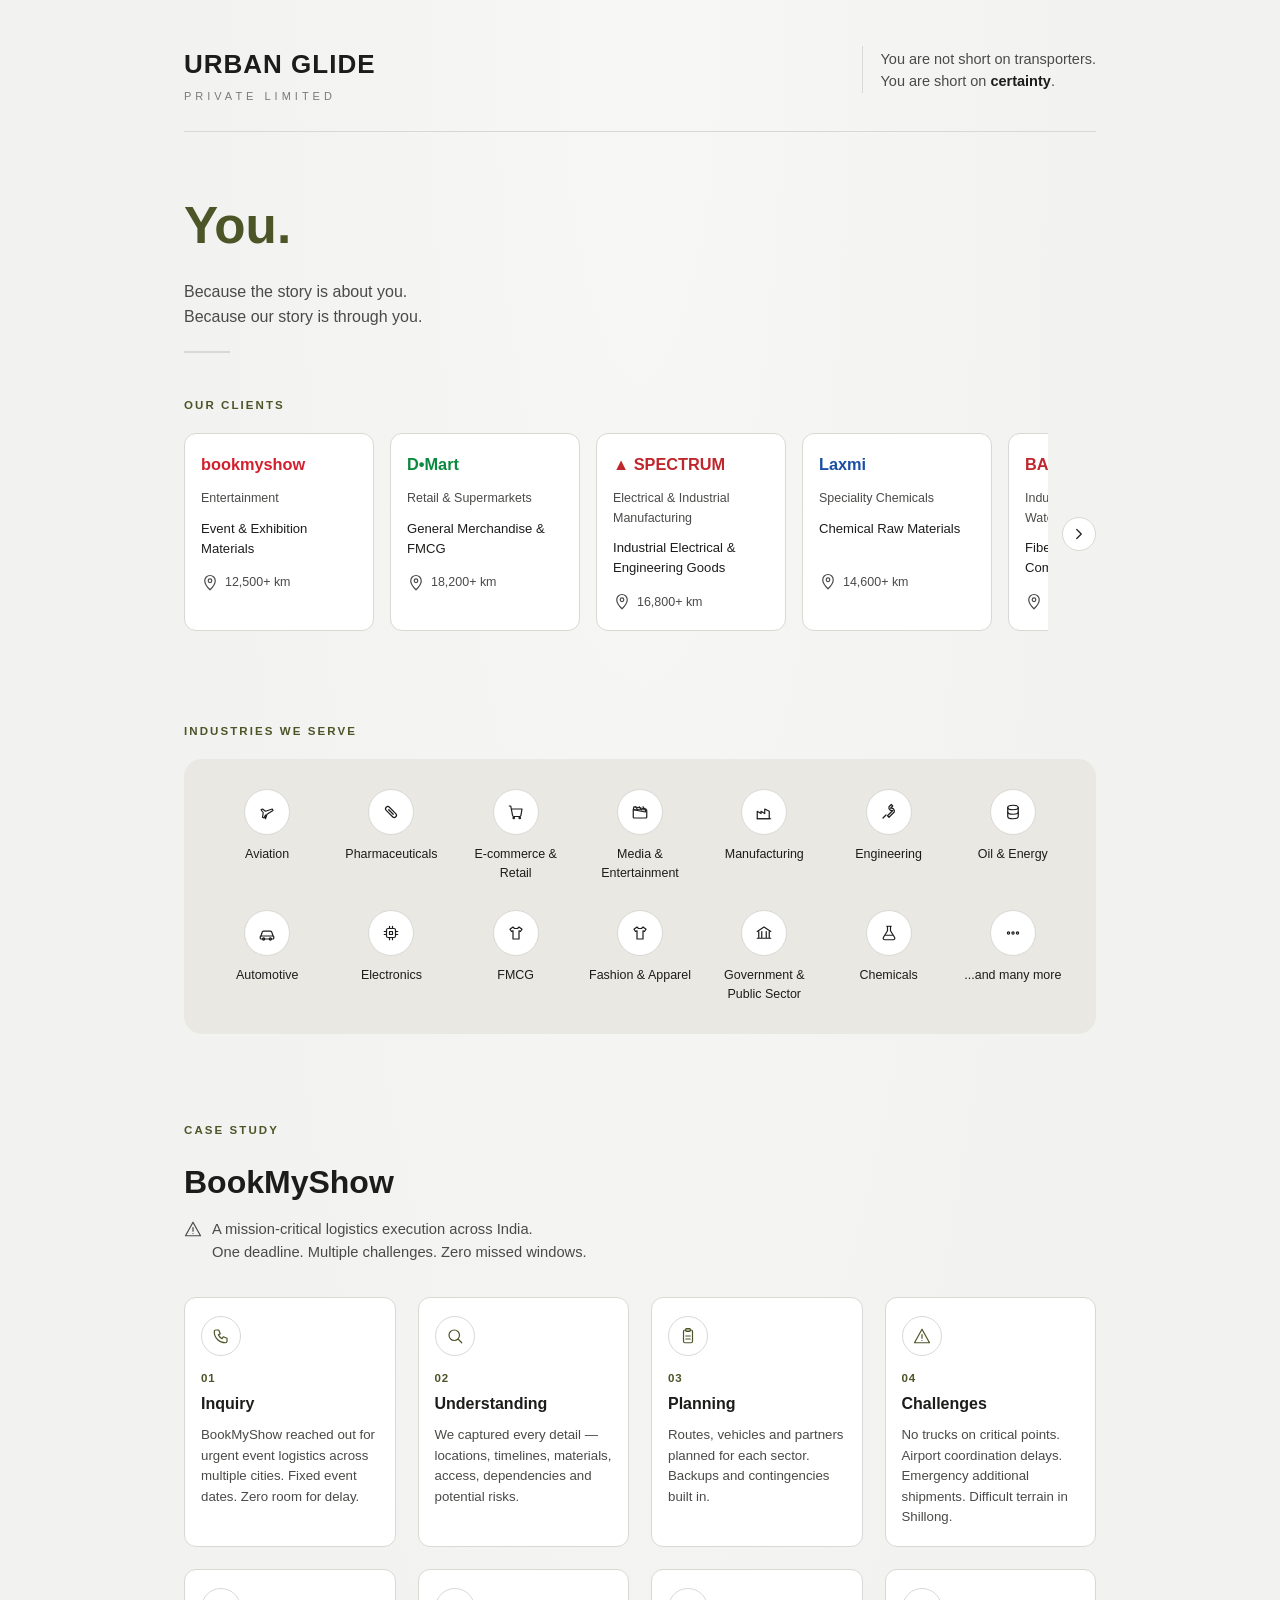
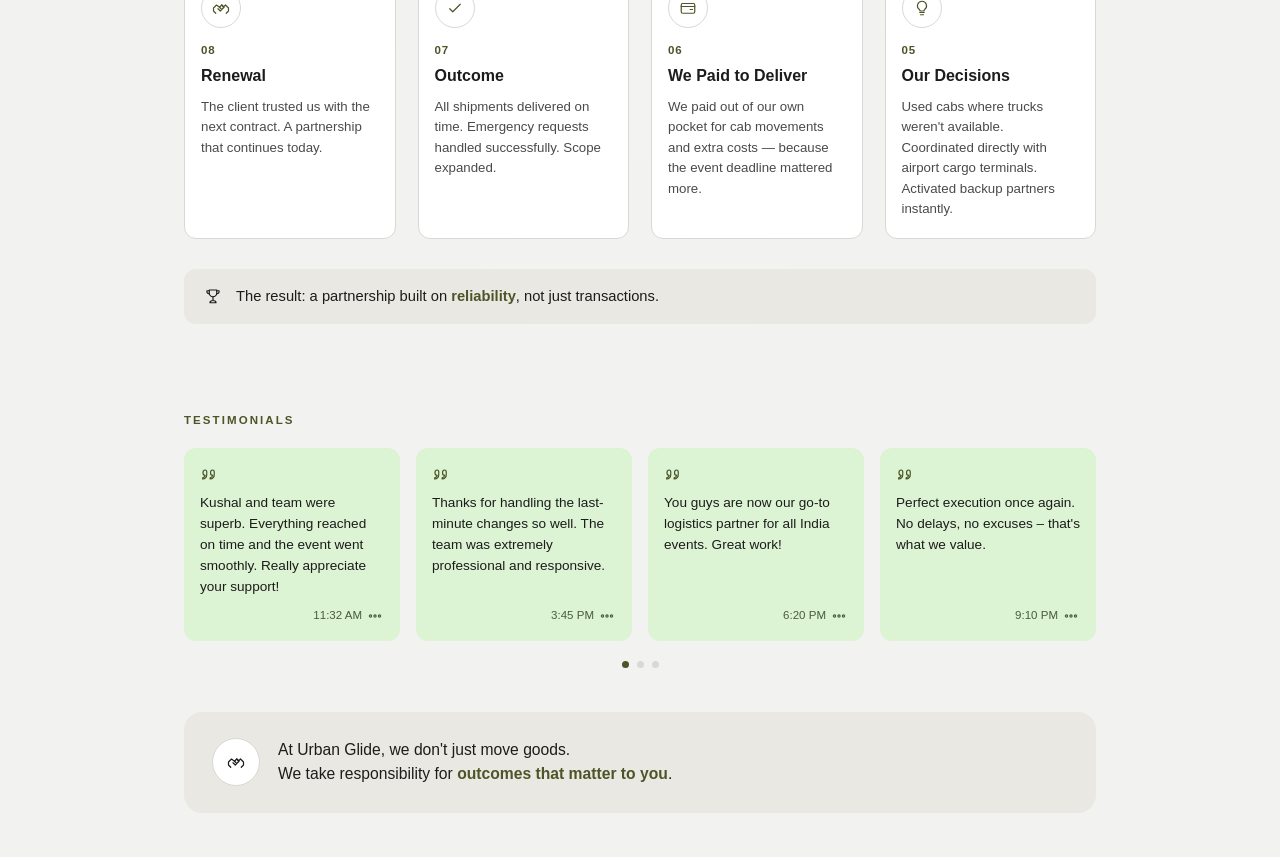
==== you.html @ 064952a7 "Add Urban Glide static site for GitHub Pages Homepage recreates the isometric map design as a hand-b" ====
<!DOCTYPE html>
<html lang="en">
<head>
<meta charset="UTF-8">
<title>You. — Urban Glide Private Limited</title>
<meta name="viewport" content="width=device-width, initial-scale=1">
<meta name="description" content="Because the story is about you. Our clients, the industries we serve, and the BookMyShow case study that shows how Urban Glide delivers certainty.">
<link rel="stylesheet" href="assets/css/style.css">
</head>
<body>

<svg xmlns="http://www.w3.org/2000/svg" style="display:none">
  <symbol id="icon-chevron-right" viewBox="0 0 24 24"><path d="M9 6l6 6-6 6"/></symbol>
  <symbol id="icon-pin" viewBox="0 0 24 24"><path d="M12 21s7-6.6 7-12a7 7 0 10-14 0c0 5.4 7 12 7 12z"/><circle cx="12" cy="9" r="2.4"/></symbol>
  <symbol id="icon-trophy" viewBox="0 0 24 24"><path d="M7 4h10v4a5 5 0 01-10 0V4z"/><path d="M7 5H4a3 3 0 003 4M17 5h3a3 3 0 01-3 4"/><path d="M12 13v4M9 21h6M8 21c0-2 1.5-3 4-3s4 1 4 3"/></symbol>
  <symbol id="icon-handshake" viewBox="0 0 24 24"><path d="M2 12l4-4 4 3 3-3 2 2M2 12v4l3 3M22 12l-4-4-3 3M22 12v4l-3 3"/><path d="M10 11l3 3-2 2-3-3M13 8l3 3-2 2"/></symbol>
  <symbol id="icon-phone" viewBox="0 0 24 24"><path d="M5 4h4l2 5-2.5 1.5a11 11 0 005 5L15 13l5 2v4a2 2 0 01-2 2C9.5 21 3 14.5 3 6a2 2 0 012-2z"/></symbol>
  <symbol id="icon-search" viewBox="0 0 24 24"><circle cx="11" cy="11" r="7"/><path d="M21 21l-4.3-4.3"/></symbol>
  <symbol id="icon-clipboard" viewBox="0 0 24 24"><rect x="6" y="4" width="12" height="17" rx="2"/><rect x="9" y="2" width="6" height="4" rx="1"/><path d="M9 12h6M9 16h6"/></symbol>
  <symbol id="icon-alert" viewBox="0 0 24 24"><path d="M12 3l10 18H2L12 3z"/><path d="M12 10v5M12 18h.01"/></symbol>
  <symbol id="icon-lightbulb" viewBox="0 0 24 24"><path d="M9 18h6M10 21h4"/><path d="M12 3a6 6 0 00-3.5 10.9c.6.5.9 1.2.9 2.1h5.2c0-.9.3-1.6.9-2.1A6 6 0 0012 3z"/></symbol>
  <symbol id="icon-wallet" viewBox="0 0 24 24"><rect x="3" y="6" width="18" height="13" rx="2"/><path d="M3 10h18M15 14h3"/></symbol>
  <symbol id="icon-check" viewBox="0 0 24 24"><path d="M5 13l4 4L19 7"/></symbol>
  <symbol id="icon-refresh" viewBox="0 0 24 24"><path d="M4 4v6h6M20 20v-6h-6"/><path d="M5 14a8 8 0 0013.9 3M19 10A8 8 0 005.1 7"/></symbol>
  <symbol id="icon-plane" viewBox="0 0 24 24"><path d="M10 21l2-6 8-5-1-2-9 3-4-3-2 1 3 4-1 6 2 1 2-4z"/></symbol>
  <symbol id="icon-pill" viewBox="0 0 24 24"><rect x="3" y="9" width="18" height="6" rx="3" transform="rotate(45 12 12)"/><path d="M9 9l6 6"/></symbol>
  <symbol id="icon-cart" viewBox="0 0 24 24"><circle cx="9" cy="20" r="1"/><circle cx="17" cy="20" r="1"/><path d="M3 4h2l2.4 12.5A2 2 0 009.4 18h7.2a2 2 0 002-1.6L20 8H6"/></symbol>
  <symbol id="icon-clapper" viewBox="0 0 24 24"><path d="M3 9l1-4 16 3-1 4z"/><rect x="3" y="9" width="18" height="11" rx="1"/><path d="M6 5l3 4M11 5l3 4M16 5l3 4"/></symbol>
  <symbol id="icon-factory" viewBox="0 0 24 24"><path d="M3 21V11l5 3v-3l5 3V8l6 3v10z"/><path d="M3 21h18"/></symbol>
  <symbol id="icon-wrench" viewBox="0 0 24 24"><path d="M14 7a4 4 0 015 5l-7 7-2-2 7-7a4 4 0 01-5-5l3-3 2 2-3 3z"/><path d="M4 20l4-4"/></symbol>
  <symbol id="icon-drum" viewBox="0 0 24 24"><ellipse cx="12" cy="6" rx="7" ry="3"/><path d="M5 6v12a7 3 0 0014 0V6"/><path d="M5 12a7 3 0 0014 0"/></symbol>
  <symbol id="icon-car" viewBox="0 0 24 24"><path d="M4 16l1.5-5A2 2 0 017.4 9.5h9.2A2 2 0 0118.5 11L20 16"/><rect x="3" y="16" width="18" height="4" rx="1"/><circle cx="7.5" cy="20" r="1.4"/><circle cx="16.5" cy="20" r="1.4"/></symbol>
  <symbol id="icon-cpu" viewBox="0 0 24 24"><rect x="6" y="6" width="12" height="12" rx="2"/><rect x="10" y="10" width="4" height="4"/><path d="M3 10h3M3 14h3M18 10h3M18 14h3M10 3v3M14 3v3M10 18v3M14 18v3"/></symbol>
  <symbol id="icon-shirt" viewBox="0 0 24 24"><path d="M8 4L4 7l2 3 2-1v11h8V9l2 1 2-3-4-3-2 2h-4L8 4z"/></symbol>
  <symbol id="icon-bank" viewBox="0 0 24 24"><path d="M3 10l9-6 9 6"/><path d="M5 10v9M9 10v9M15 10v9M19 10v9M3 19h18"/></symbol>
  <symbol id="icon-flask" viewBox="0 0 24 24"><path d="M9 3h6M10 3v6l-5.5 9a2 2 0 001.7 3h11.6a2 2 0 001.7-3L14 9V3"/><path d="M7.5 15h9"/></symbol>
  <symbol id="icon-dots" viewBox="0 0 24 24"><circle cx="6" cy="12" r="1.5"/><circle cx="12" cy="12" r="1.5"/><circle cx="18" cy="12" r="1.5"/></symbol>
  <symbol id="icon-quote" viewBox="0 0 24 24"><path d="M7 8c-2 0-3 1.5-3 3.5S5 15 7 15c-.3 2-1.5 3-3.5 3.5V20c3.5-.3 5.5-2.5 5.5-6V11c0-2-1-3-2-3zM17 8c-2 0-3 1.5-3 3.5S15 15 17 15c-.3 2-1.5 3-3.5 3.5V20c3.5-.3 5.5-2.5 5.5-6V11c0-2-1-3-2-3z"/></symbol>
</svg>

<div class="page">

  <header class="top">
    <div class="brand">
      <a href="index.html" style="display:block">
        <p class="name">URBAN GLIDE</p>
        <p class="sub">PRIVATE LIMITED</p>
      </a>
    </div>
    <div class="tagline-wrap">
      <div class="rule"></div>
      <div class="tagline">
        You are not short on transporters.<br>
        You are short on <b>certainty</b>.
      </div>
    </div>
  </header>
  <hr class="divider">

  <main>
    <div class="you-hero">
      <h1>You.</h1>
      <p class="lede">Because the story is about you.<br>Because our story is through you.</p>
      <div class="rule"></div>
    </div>

    <!-- Clients -->
    <section class="block">
      <div class="eyebrow">Our Clients</div>
      <div class="clients-row">
        <div class="clients-track" id="clients-track">

          <article class="client-card">
            <div class="brand" style="color:#d3202f">bookmyshow</div>
            <div class="sector">Entertainment</div>
            <div class="cargo">Event &amp; Exhibition Materials</div>
            <div class="distance"><svg class="icon" width="14" height="14"><use href="#icon-pin"></use></svg>12,500+ km</div>
          </article>

          <article class="client-card">
            <div class="brand" style="color:#0a8a3e">D•Mart</div>
            <div class="sector">Retail &amp; Supermarkets</div>
            <div class="cargo">General Merchandise &amp; FMCG</div>
            <div class="distance"><svg class="icon" width="14" height="14"><use href="#icon-pin"></use></svg>18,200+ km</div>
          </article>

          <article class="client-card">
            <div class="brand" style="color:#c0272d">▲ SPECTRUM</div>
            <div class="sector">Electrical &amp; Industrial Manufacturing</div>
            <div class="cargo">Industrial Electrical &amp; Engineering Goods</div>
            <div class="distance"><svg class="icon" width="14" height="14"><use href="#icon-pin"></use></svg>16,800+ km</div>
          </article>

          <article class="client-card">
            <div class="brand" style="color:#1a4fa3">Laxmi</div>
            <div class="sector">Speciality Chemicals</div>
            <div class="cargo">Chemical Raw Materials</div>
            <div class="distance"><svg class="icon" width="14" height="14"><use href="#icon-pin"></use></svg>14,600+ km</div>
          </article>

          <article class="client-card">
            <div class="brand" style="color:#c0272d">BALAJI</div>
            <div class="sector">Industrial Equipment &amp; Water Treatment</div>
            <div class="cargo">Fiberglass Products &amp; Components</div>
            <div class="distance"><svg class="icon" width="14" height="14"><use href="#icon-pin"></use></svg>15,300+ km</div>
          </article>

          <article class="client-card">
            <div class="brand" style="color:#0a8a3e">NTS</div>
            <div class="sector">National Technology Services</div>
            <div class="cargo">Technical Services &amp; Solutions</div>
            <div class="distance"><svg class="icon" width="14" height="14"><use href="#icon-pin"></use></svg>11,700+ km</div>
          </article>

          <article class="client-card">
            <div class="brand" style="color:#1a4fa3">ULTRON</div>
            <div class="sector">Chemical Storage &amp; Process Equipment</div>
            <div class="cargo">Tanks, Vessels &amp; Process Equipment</div>
            <div class="distance"><svg class="icon" width="14" height="14"><use href="#icon-pin"></use></svg>17,900+ km</div>
          </article>

        </div>
        <button class="carousel-btn" id="clients-next" aria-label="Next clients">
          <svg class="icon" width="16" height="16"><use href="#icon-chevron-right"></use></svg>
        </button>
      </div>
    </section>

    <!-- Industries -->
    <section class="block">
      <div class="eyebrow">Industries We Serve</div>
      <div class="industries-panel">
        <div class="industries-grid">
          <div class="industry"><span class="icon-circle"><svg class="icon" width="20" height="20"><use href="#icon-plane"></use></svg></span>Aviation</div>
          <div class="industry"><span class="icon-circle"><svg class="icon" width="20" height="20"><use href="#icon-pill"></use></svg></span>Pharmaceuticals</div>
          <div class="industry"><span class="icon-circle"><svg class="icon" width="20" height="20"><use href="#icon-cart"></use></svg></span>E-commerce &amp; Retail</div>
          <div class="industry"><span class="icon-circle"><svg class="icon" width="20" height="20"><use href="#icon-clapper"></use></svg></span>Media &amp; Entertainment</div>
          <div class="industry"><span class="icon-circle"><svg class="icon" width="20" height="20"><use href="#icon-factory"></use></svg></span>Manufacturing</div>
          <div class="industry"><span class="icon-circle"><svg class="icon" width="20" height="20"><use href="#icon-wrench"></use></svg></span>Engineering</div>
          <div class="industry"><span class="icon-circle"><svg class="icon" width="20" height="20"><use href="#icon-drum"></use></svg></span>Oil &amp; Energy</div>
          <div class="industry"><span class="icon-circle"><svg class="icon" width="20" height="20"><use href="#icon-car"></use></svg></span>Automotive</div>
          <div class="industry"><span class="icon-circle"><svg class="icon" width="20" height="20"><use href="#icon-cpu"></use></svg></span>Electronics</div>
          <div class="industry"><span class="icon-circle"><svg class="icon" width="20" height="20"><use href="#icon-shirt"></use></svg></span>FMCG</div>
          <div class="industry"><span class="icon-circle"><svg class="icon" width="20" height="20"><use href="#icon-shirt"></use></svg></span>Fashion &amp; Apparel</div>
          <div class="industry"><span class="icon-circle"><svg class="icon" width="20" height="20"><use href="#icon-bank"></use></svg></span>Government &amp; Public Sector</div>
          <div class="industry"><span class="icon-circle"><svg class="icon" width="20" height="20"><use href="#icon-flask"></use></svg></span>Chemicals</div>
          <div class="industry"><span class="icon-circle"><svg class="icon" width="20" height="20"><use href="#icon-dots"></use></svg></span>...and many more</div>
        </div>
      </div>
    </section>

    <!-- Case study -->
    <section class="block">
      <div class="eyebrow">Case Study</div>
      <div class="case-study-head">
        <h3>BookMyShow</h3>
      </div>
      <div class="case-note">
        <svg class="icon" width="16" height="16" style="flex:none;margin-top:2px"><use href="#icon-alert"></use></svg>
        <p>A mission-critical logistics execution across India.<br>One deadline. Multiple challenges. Zero missed windows.</p>
      </div>

      <div class="timeline-row">
        <div class="timeline-step">
          <span class="step-icon"><svg class="icon" width="18" height="18"><use href="#icon-phone"></use></svg></span>
          <div class="step-num">01</div>
          <h4>Inquiry</h4>
          <p>BookMyShow reached out for urgent event logistics across multiple cities. Fixed event dates. Zero room for delay.</p>
        </div>
        <div class="timeline-step">
          <span class="step-icon"><svg class="icon" width="18" height="18"><use href="#icon-search"></use></svg></span>
          <div class="step-num">02</div>
          <h4>Understanding</h4>
          <p>We captured every detail — locations, timelines, materials, access, dependencies and potential risks.</p>
        </div>
        <div class="timeline-step">
          <span class="step-icon"><svg class="icon" width="18" height="18"><use href="#icon-clipboard"></use></svg></span>
          <div class="step-num">03</div>
          <h4>Planning</h4>
          <p>Routes, vehicles and partners planned for each sector. Backups and contingencies built in.</p>
        </div>
        <div class="timeline-step">
          <span class="step-icon"><svg class="icon" width="18" height="18"><use href="#icon-alert"></use></svg></span>
          <div class="step-num">04</div>
          <h4>Challenges</h4>
          <p>No trucks on critical points. Airport coordination delays. Emergency additional shipments. Difficult terrain in Shillong.</p>
        </div>
      </div>

      <div class="timeline-row">
        <div class="timeline-step">
          <span class="step-icon"><svg class="icon" width="18" height="18"><use href="#icon-handshake"></use></svg></span>
          <div class="step-num">08</div>
          <h4>Renewal</h4>
          <p>The client trusted us with the next contract. A partnership that continues today.</p>
        </div>
        <div class="timeline-step">
          <span class="step-icon"><svg class="icon" width="18" height="18"><use href="#icon-check"></use></svg></span>
          <div class="step-num">07</div>
          <h4>Outcome</h4>
          <p>All shipments delivered on time. Emergency requests handled successfully. Scope expanded.</p>
        </div>
        <div class="timeline-step">
          <span class="step-icon"><svg class="icon" width="18" height="18"><use href="#icon-wallet"></use></svg></span>
          <div class="step-num">06</div>
          <h4>We Paid to Deliver</h4>
          <p>We paid out of our own pocket for cab movements and extra costs — because the event deadline mattered more.</p>
        </div>
        <div class="timeline-step">
          <span class="step-icon"><svg class="icon" width="18" height="18"><use href="#icon-lightbulb"></use></svg></span>
          <div class="step-num">05</div>
          <h4>Our Decisions</h4>
          <p>Used cabs where trucks weren't available. Coordinated directly with airport cargo terminals. Activated backup partners instantly.</p>
        </div>
      </div>

      <div class="trophy-note">
        <svg class="icon" width="20" height="20" style="flex:none"><use href="#icon-trophy"></use></svg>
        <p>The result: a partnership built on <strong>reliability</strong>, not just transactions.</p>
      </div>
    </section>

    <!-- Testimonials -->
    <section class="block">
      <div class="eyebrow">Testimonials</div>
      <div class="testimonials-grid">
        <div class="testimonial">
          <svg class="icon quote-icon" width="18" height="18"><use href="#icon-quote"></use></svg>
          <p class="msg">Kushal and team were superb. Everything reached on time and the event went smoothly. Really appreciate your support!</p>
          <div class="meta">11:32 AM <svg class="icon" width="13" height="13"><use href="#icon-dots"></use></svg></div>
        </div>
        <div class="testimonial">
          <svg class="icon quote-icon" width="18" height="18"><use href="#icon-quote"></use></svg>
          <p class="msg">Thanks for handling the last-minute changes so well. The team was extremely professional and responsive.</p>
          <div class="meta">3:45 PM <svg class="icon" width="13" height="13"><use href="#icon-dots"></use></svg></div>
        </div>
        <div class="testimonial">
          <svg class="icon quote-icon" width="18" height="18"><use href="#icon-quote"></use></svg>
          <p class="msg">You guys are now our go-to logistics partner for all India events. Great work!</p>
          <div class="meta">6:20 PM <svg class="icon" width="13" height="13"><use href="#icon-dots"></use></svg></div>
        </div>
        <div class="testimonial">
          <svg class="icon quote-icon" width="18" height="18"><use href="#icon-quote"></use></svg>
          <p class="msg">Perfect execution once again. No delays, no excuses – that's what we value.</p>
          <div class="meta">9:10 PM <svg class="icon" width="13" height="13"><use href="#icon-dots"></use></svg></div>
        </div>
      </div>
      <div class="dots"><span class="active"></span><span></span><span></span></div>
    </section>

    <footer class="footer-band">
      <span class="icon-circle"><svg class="icon" width="22" height="22"><use href="#icon-handshake"></use></svg></span>
      <p>At Urban Glide, we don't just move goods.<br>We take responsibility for <strong>outcomes that matter to you</strong>.</p>
    </footer>
  </main>

</div>

<script>
  var track = document.getElementById('clients-track');
  var next = document.getElementById('clients-next');
  if (track && next) {
    next.addEventListener('click', function () {
      var card = track.querySelector('.client-card');
      var step = card ? card.offsetWidth + 16 : 200;
      if (track.scrollLeft + track.clientWidth >= track.scrollWidth - 4) {
        track.scrollTo({ left: 0, behavior: 'smooth' });
      } else {
        track.scrollBy({ left: step, behavior: 'smooth' });
      }
    });
  }
</script>
</body>
</html>
---- assets/css/style.css ----
/* Urban Glide — shared styles */

:root {
  --bg: #f2f2f0;
  --ink: #1c1c1b;
  --ink-soft: #4a4a48;
  --gray: #7a7a77;
  --gray-light: #a9a9a6;
  --line: #d8d8d5;
  --pill-bg: rgba(255,255,255,0.92);
  --road: #58585a;
  --road-dark: #454547;
  --face-top: #f6f6f4;
  --face-left: #d9d9d6;
  --face-right: #c2c2be;

  --bg-alt: #eae8e2;
  --accent: #6e7a3a;
  --accent-dark: #4c5528;
  --card-bg: #ffffff;
  --bubble: #dcf3d4;

  --modal-bg: #19191a;
  --modal-line: #313133;
  --modal-soft: #b7b6b9;

  --radius-lg: 18px;
  --radius-md: 12px;
  --radius-sm: 8px;
  --max-w: 1024px;
}

* { box-sizing: border-box; }

html { scroll-behavior: smooth; }

body {
  margin: 0;
  background: var(--bg);
  color: var(--ink);
  font-family: 'Helvetica Neue', Arial, -apple-system, BlinkMacSystemFont, 'Segoe UI', sans-serif;
  font-size: 16px;
  line-height: 1.55;
  -webkit-font-smoothing: antialiased;
}

h1, h2, h3 { margin: 0; color: var(--ink); }

p { margin: 0; }

a { color: inherit; text-decoration: none; }

img { max-width: 100%; display: block; }

button {
  font-family: inherit;
  cursor: pointer;
  border: none;
  background: none;
  color: inherit;
}

.sr-only {
  position: absolute;
  width: 1px; height: 1px;
  padding: 0; margin: -1px;
  overflow: hidden;
  clip: rect(0,0,0,0);
  white-space: nowrap;
  border: 0;
}

/* ---------- Shared page container ---------- */

.page {
  max-width: var(--max-w);
  margin: 0 auto;
  padding: 0 56px;
  position: relative;
  background: radial-gradient(ellipse at 50% 0%, #f7f7f5 0%, var(--bg) 60%);
}

/* ---------- Header ---------- */

header.top {
  display: flex;
  align-items: flex-start;
  justify-content: space-between;
  gap: 24px;
  flex-wrap: wrap;
  padding: 44px 0 26px;
}

.brand .name {
  font-size: 26px;
  font-weight: 700;
  letter-spacing: 1px;
  margin: 0;
  color: var(--ink);
}

.brand .sub {
  font-size: 11px;
  font-weight: 500;
  letter-spacing: 4px;
  color: var(--gray);
  margin-top: 4px;
}

.tagline-wrap {
  display: flex;
  align-items: stretch;
  gap: 18px;
  max-width: 360px;
  padding-top: 2px;
}

.tagline-wrap .rule {
  width: 1px;
  background: var(--line);
  align-self: stretch;
}

.tagline {
  font-size: 14.5px;
  line-height: 1.55;
  color: var(--ink-soft);
  padding-top: 2px;
}

.tagline b { color: var(--ink); font-weight: 700; }

hr.divider {
  border: none;
  border-top: 1px solid var(--line);
  margin: 0 0 46px 0;
}

/* ---------- Homepage hero ---------- */

.hero { padding-bottom: 8px; }

.hero h1 {
  font-size: 44px;
  font-weight: 500;
  line-height: 1.18;
  letter-spacing: -0.3px;
  margin: 0 0 18px 0;
  color: var(--ink);
}

.hero h1 b { font-weight: 700; }

.hero p {
  font-size: 14.5px;
  line-height: 1.65;
  color: var(--gray);
  max-width: 430px;
  margin: 0;
}

.scroll-indicator {
  text-align: center;
  margin: 26px 0 0 0;
  color: var(--gray-light);
}

.scroll-indicator .label {
  font-size: 10.5px;
  letter-spacing: 3.5px;
  font-weight: 600;
}

.scroll-indicator .arrow {
  margin-top: 6px;
  font-size: 15px;
  animation: floaty 2.2s ease-in-out infinite;
}

@keyframes floaty {
  0%, 100% { transform: translateY(0); opacity: .7; }
  50% { transform: translateY(5px); opacity: 1; }
}

/* ---------- Illustration ---------- */

.illustration-wrap {
  position: relative;
  width: 100%;
  aspect-ratio: 1024 / 1190;
  margin-top: 6px;
  perspective: 1000px;
}

.scene-layer {
  position: absolute;
  inset: 0;
  transition: transform 0.7s cubic-bezier(.22,.61,.36,1);
  will-change: transform;
}

.scene-layer.far { z-index: 1; }
.scene-layer.near { z-index: 2; }

svg#scene {
  width: 100%;
  height: 100%;
  display: block;
  overflow: visible;
}

.pills-layer {
  position: absolute;
  inset: 0;
  z-index: 5;
  transition: transform 0.7s cubic-bezier(.22,.61,.36,1);
  will-change: transform;
}

.pill {
  position: absolute;
  transform: translate(-50%,-50%);
  background: var(--pill-bg);
  backdrop-filter: blur(6px);
  padding: 13px 26px;
  border-radius: 999px;
  font-size: 14.5px;
  font-weight: 600;
  color: var(--ink);
  white-space: nowrap;
  box-shadow:
    0 0 0 1px rgba(255,255,255,0.6) inset,
    0 14px 30px rgba(30,30,28,0.10),
    0 2px 8px rgba(30,30,28,0.06),
    0 0 26px rgba(255,255,255,0.55);
  cursor: default;
  transition: transform 220ms ease-out, box-shadow 220ms ease-out;
  pointer-events: auto;
}

.pill:hover {
  transform: translate(-50%,-50%) translateY(-3px) scale(1.03);
  box-shadow:
    0 0 0 1px rgba(255,255,255,0.75) inset,
    0 20px 40px rgba(30,30,28,0.14),
    0 4px 12px rgba(30,30,28,0.08),
    0 0 40px rgba(255,255,255,0.8);
}

.pill.hub {
  font-size: 16px;
  font-weight: 700;
  padding: 17px 30px;
}

.pill.is-interactive { cursor: pointer; }
.pill.is-interactive:focus-visible { outline: 2px solid var(--ink); outline-offset: 3px; }

.connector {
  position: absolute;
  width: 1px;
  background: linear-gradient(to bottom, rgba(120,120,118,0.55), rgba(120,120,118,0));
  z-index: 4;
  pointer-events: none;
}

.connector .dot {
  position: absolute;
  left: 50%;
  bottom: -3px;
  transform: translateX(-50%);
  width: 6px; height: 6px;
  border-radius: 50%;
  background: #3a3a38;
  box-shadow: 0 0 8px rgba(0,0,0,0.25);
}

footer.pad { height: 60px; }

/* ---------- Modal ---------- */

.modal-overlay {
  position: fixed;
  inset: 0;
  background: rgba(15, 15, 16, 0.45);
  display: flex;
  align-items: center;
  justify-content: center;
  padding: 24px;
  z-index: 50;
  opacity: 0;
  pointer-events: none;
  transition: opacity 0.2s ease;
}

.modal-overlay.is-open {
  opacity: 1;
  pointer-events: auto;
}

.modal-card {
  position: relative;
  width: 100%;
  max-width: 560px;
  background: var(--modal-bg);
  color: #f2f1ee;
  border-radius: var(--radius-lg);
  padding: 40px 40px 32px;
  transform: translateY(12px) scale(0.98);
  transition: transform 0.2s ease;
  box-shadow: 0 30px 80px rgba(0,0,0,0.45);
}

.modal-overlay.is-open .modal-card {
  transform: translateY(0) scale(1);
}

.modal-close {
  position: absolute;
  top: 22px;
  right: 22px;
  width: 34px;
  height: 34px;
  display: flex;
  align-items: center;
  justify-content: center;
  border-radius: 50%;
  color: #f2f1ee;
}

.modal-close:hover { background: rgba(255,255,255,0.08); }

.modal-card h2 {
  font-size: 1.5rem;
  font-weight: 600;
  margin-bottom: 10px;
}

.modal-rule {
  width: 40px;
  height: 2px;
  background: var(--gray-light);
  margin-bottom: 22px;
}

.modal-card p {
  color: var(--modal-soft);
  font-size: 0.95rem;
  margin-bottom: 16px;
}

.modal-actions {
  margin-top: 20px;
  display: flex;
  flex-direction: column;
  gap: 12px;
}

.modal-btn {
  display: flex;
  align-items: center;
  gap: 16px;
  width: 100%;
  padding: 16px 20px;
  border: 1px solid var(--modal-line);
  border-radius: var(--radius-md);
  text-align: left;
  transition: border-color 0.15s ease, background 0.15s ease;
}

.modal-btn:hover,
.modal-btn:focus-visible {
  border-color: var(--gray-light);
  background: rgba(255,255,255,0.06);
}

.modal-btn .icon-badge {
  flex: none;
  width: 34px;
  height: 34px;
  display: flex;
  align-items: center;
  justify-content: center;
  border-radius: 50%;
  border: 1px solid var(--modal-line);
}

.modal-btn span.label {
  flex: 1;
  font-weight: 600;
  font-size: 1rem;
}

.modal-btn svg.chevron { flex: none; opacity: 0.6; }

.modal-hint {
  margin-top: 22px;
  display: flex;
  align-items: center;
  justify-content: center;
  gap: 8px;
  font-size: 0.78rem;
  color: #83828a;
}

.icon { width: 18px; height: 18px; stroke: currentColor; fill: none; stroke-width: 1.6; stroke-linecap: round; stroke-linejoin: round; }

/* ---------- you.html page ---------- */

.you-hero { padding: 8px 0 0; }

.you-hero h1 {
  font-size: 3.2rem;
  font-weight: 700;
  color: var(--accent-dark);
}

.you-hero .lede {
  margin-top: 14px;
  font-size: 1rem;
  color: var(--ink-soft);
}

.you-hero .rule {
  width: 46px;
  height: 2px;
  background: var(--line);
  margin: 22px 0 0;
}

section.block { padding: 44px 0; }

.eyebrow {
  font-size: 0.72rem;
  font-weight: 700;
  letter-spacing: 0.18em;
  color: var(--accent-dark);
  text-transform: uppercase;
  margin-bottom: 18px;
}

/* Clients carousel */

.clients-row { display: flex; align-items: center; gap: 14px; }

.clients-track {
  display: flex;
  gap: 16px;
  overflow-x: auto;
  padding-bottom: 4px;
  scroll-snap-type: x proximity;
}

.clients-track::-webkit-scrollbar { height: 6px; }
.clients-track::-webkit-scrollbar-thumb { background: var(--line); border-radius: 4px; }

.client-card {
  flex: 0 0 190px;
  scroll-snap-align: start;
  background: var(--card-bg);
  border: 1px solid var(--line);
  border-radius: var(--radius-md);
  padding: 18px 16px;
}

.client-card .brand {
  font-weight: 700;
  font-size: 1.02rem;
  margin-bottom: 12px;
  min-height: 24px;
}

.client-card .sector {
  font-size: 0.78rem;
  color: var(--ink-soft);
  margin-bottom: 10px;
}

.client-card .cargo {
  font-size: 0.82rem;
  font-weight: 500;
  min-height: 40px;
}

.client-card .distance {
  margin-top: 14px;
  display: flex;
  align-items: center;
  gap: 6px;
  font-size: 0.78rem;
  color: var(--ink-soft);
}

.carousel-btn {
  flex: none;
  width: 34px;
  height: 34px;
  border-radius: 50%;
  border: 1px solid var(--line);
  background: var(--card-bg);
  display: flex;
  align-items: center;
  justify-content: center;
}

/* Industries grid */

.industries-panel {
  background: var(--bg-alt);
  border-radius: var(--radius-lg);
  padding: 30px 28px;
}

.industries-grid {
  display: grid;
  grid-template-columns: repeat(7, 1fr);
  gap: 26px 14px;
}

.industry {
  display: flex;
  flex-direction: column;
  align-items: center;
  text-align: center;
  gap: 10px;
  font-size: 0.78rem;
  color: var(--ink);
}

.industry .icon-circle {
  width: 46px;
  height: 46px;
  border-radius: 50%;
  background: var(--card-bg);
  border: 1px solid var(--line);
  display: flex;
  align-items: center;
  justify-content: center;
}

/* Case study */

.case-study-head {
  display: flex;
  align-items: baseline;
  gap: 14px;
  flex-wrap: wrap;
  margin-bottom: 6px;
}

.case-study-head h3 {
  font-size: 2rem;
  font-weight: 700;
}

.case-note {
  display: flex;
  align-items: flex-start;
  gap: 10px;
  color: var(--ink-soft);
  font-size: 0.92rem;
  margin: 10px 0 34px;
}

.timeline-row {
  display: grid;
  grid-template-columns: repeat(4, 1fr);
  gap: 22px;
  position: relative;
}

.timeline-row + .timeline-row { margin-top: 22px; }

.timeline-step {
  background: var(--card-bg);
  border: 1px solid var(--line);
  border-radius: var(--radius-md);
  padding: 18px 16px;
  position: relative;
}

.timeline-step .step-icon {
  width: 40px;
  height: 40px;
  border-radius: 50%;
  border: 1px solid var(--line);
  display: flex;
  align-items: center;
  justify-content: center;
  color: var(--accent-dark);
  margin-bottom: 14px;
}

.timeline-step .step-num {
  font-size: 0.72rem;
  font-weight: 700;
  color: var(--accent-dark);
  letter-spacing: 0.08em;
}

.timeline-step h4 {
  font-size: 1rem;
  font-weight: 700;
  margin: 4px 0 8px;
}

.timeline-step p {
  font-size: 0.83rem;
  color: var(--ink-soft);
}

.trophy-note {
  margin: 30px 0 0;
  display: flex;
  align-items: center;
  gap: 14px;
  background: var(--bg-alt);
  border-radius: var(--radius-md);
  padding: 16px 20px;
  font-size: 0.92rem;
  font-weight: 500;
}

.trophy-note strong { color: var(--accent-dark); }

/* Testimonials */

.testimonials-grid {
  display: grid;
  grid-template-columns: repeat(4, 1fr);
  gap: 16px;
}

.testimonial {
  background: var(--bubble);
  border-radius: var(--radius-md);
  padding: 16px;
  font-size: 0.85rem;
  position: relative;
  min-height: 150px;
  display: flex;
  flex-direction: column;
}

.testimonial .quote-icon { color: var(--accent-dark); margin-bottom: 10px; }

.testimonial .msg { flex: 1; }

.testimonial .meta {
  margin-top: 10px;
  font-size: 0.72rem;
  color: #4a5a3f;
  display: flex;
  align-items: center;
  gap: 4px;
  justify-content: flex-end;
}

.dots { display: flex; justify-content: center; gap: 8px; margin-top: 20px; }

.dots span {
  width: 7px;
  height: 7px;
  border-radius: 50%;
  background: var(--line);
}

.dots span.active { background: var(--accent-dark); }

/* Footer band */

.footer-band {
  background: var(--bg-alt);
  border-radius: var(--radius-lg);
  padding: 26px 28px;
  margin-bottom: 44px;
  display: flex;
  align-items: center;
  gap: 18px;
  flex-wrap: wrap;
}

.footer-band .icon-circle {
  width: 48px;
  height: 48px;
  border-radius: 50%;
  background: var(--card-bg);
  border: 1px solid var(--line);
  display: flex;
  align-items: center;
  justify-content: center;
  flex: none;
}

.footer-band p { font-size: 0.98rem; }
.footer-band strong { color: var(--accent-dark); }

/* ---------- Responsive ---------- */

@media (max-width: 860px) {
  .page { padding: 0 28px; }
  .footer-band { margin: 0 -28px; }
  .footer-band .page { padding: 0 28px; }
  header.top { padding-top: 28px; }
  .hero h1 { font-size: 34px; }
  .you-hero h1 { font-size: 2.4rem; }
  .industries-grid { grid-template-columns: repeat(4, 1fr); }
  .timeline-row { grid-template-columns: repeat(2, 1fr); }
  .testimonials-grid { grid-template-columns: repeat(2, 1fr); }
}

@media (max-width: 520px) {
  .tagline-wrap { max-width: none; }
  .hero h1 { font-size: 28px; }
  .industries-grid { grid-template-columns: repeat(3, 1fr); }
  .timeline-row { grid-template-columns: 1fr; }
  .testimonials-grid { grid-template-columns: 1fr; }
  .you-hero h1 { font-size: 1.9rem; }
  .case-study-head h3 { font-size: 1.6rem; }
}
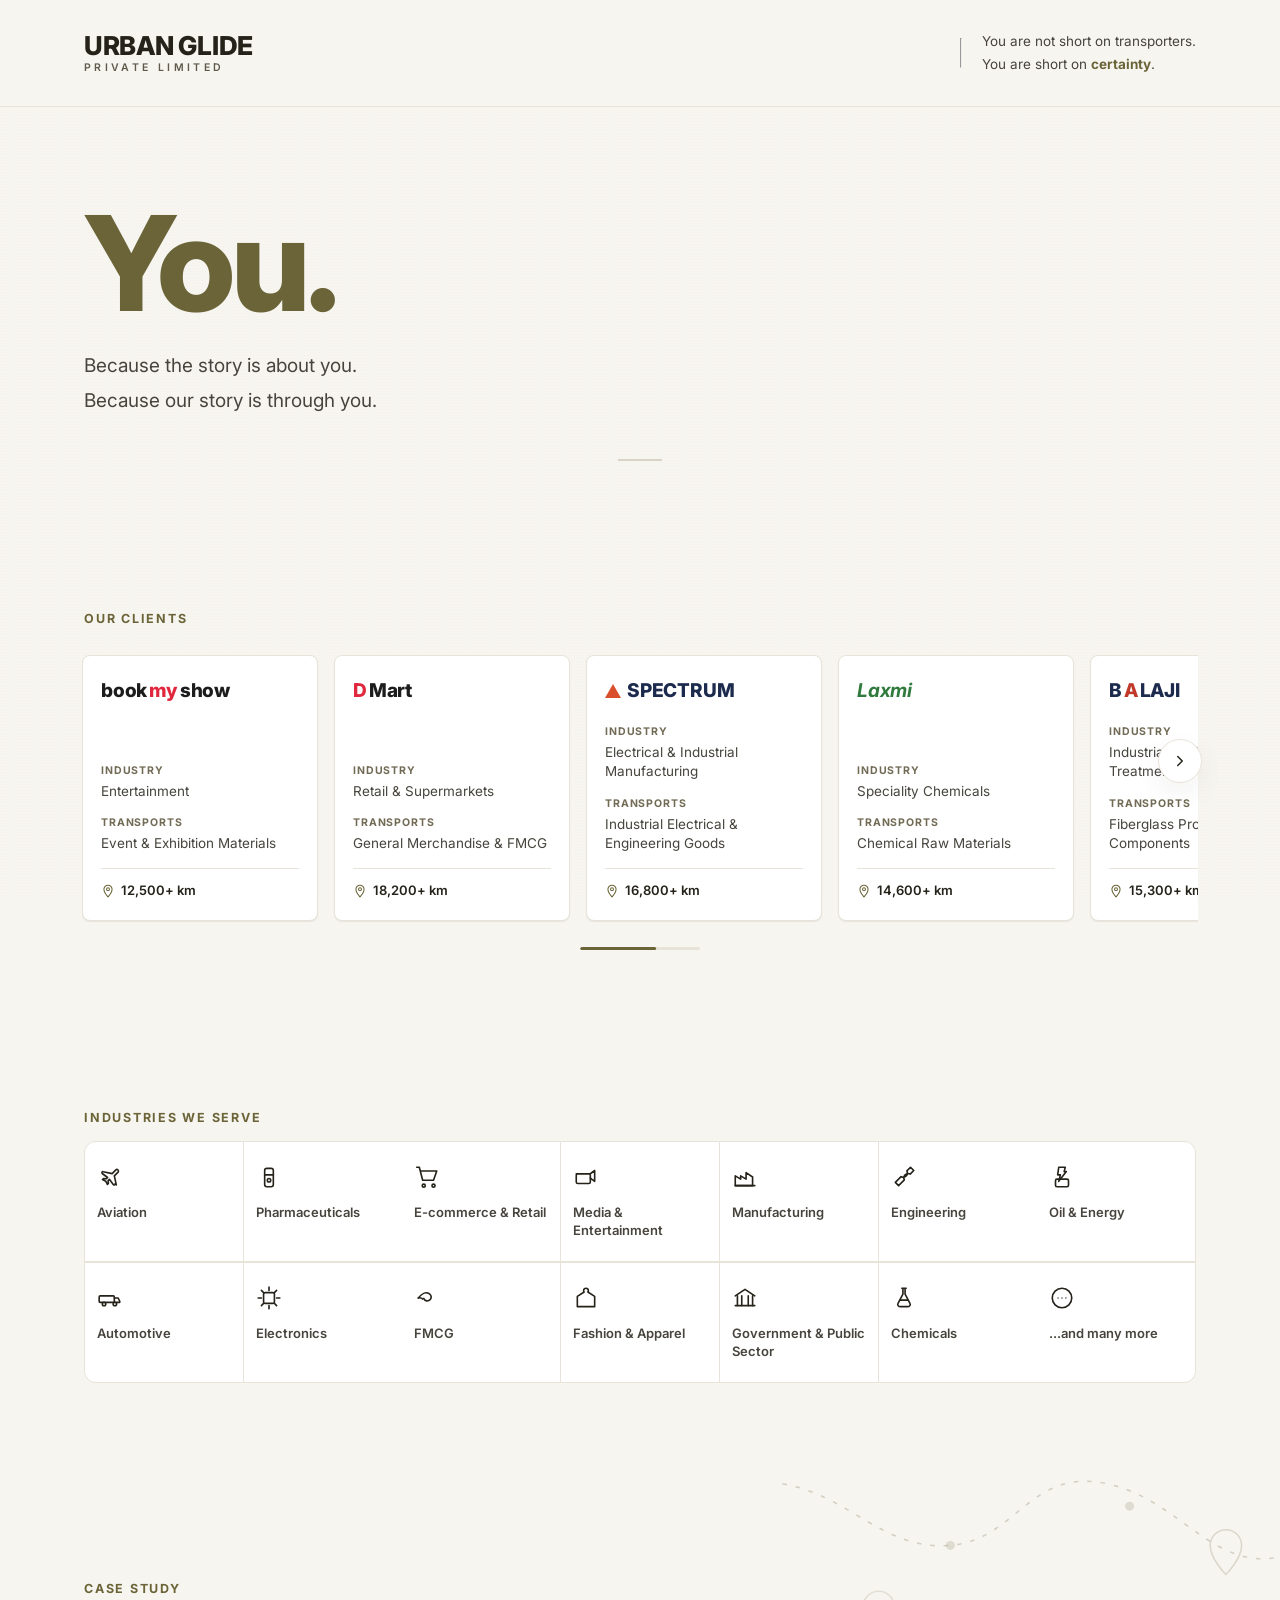
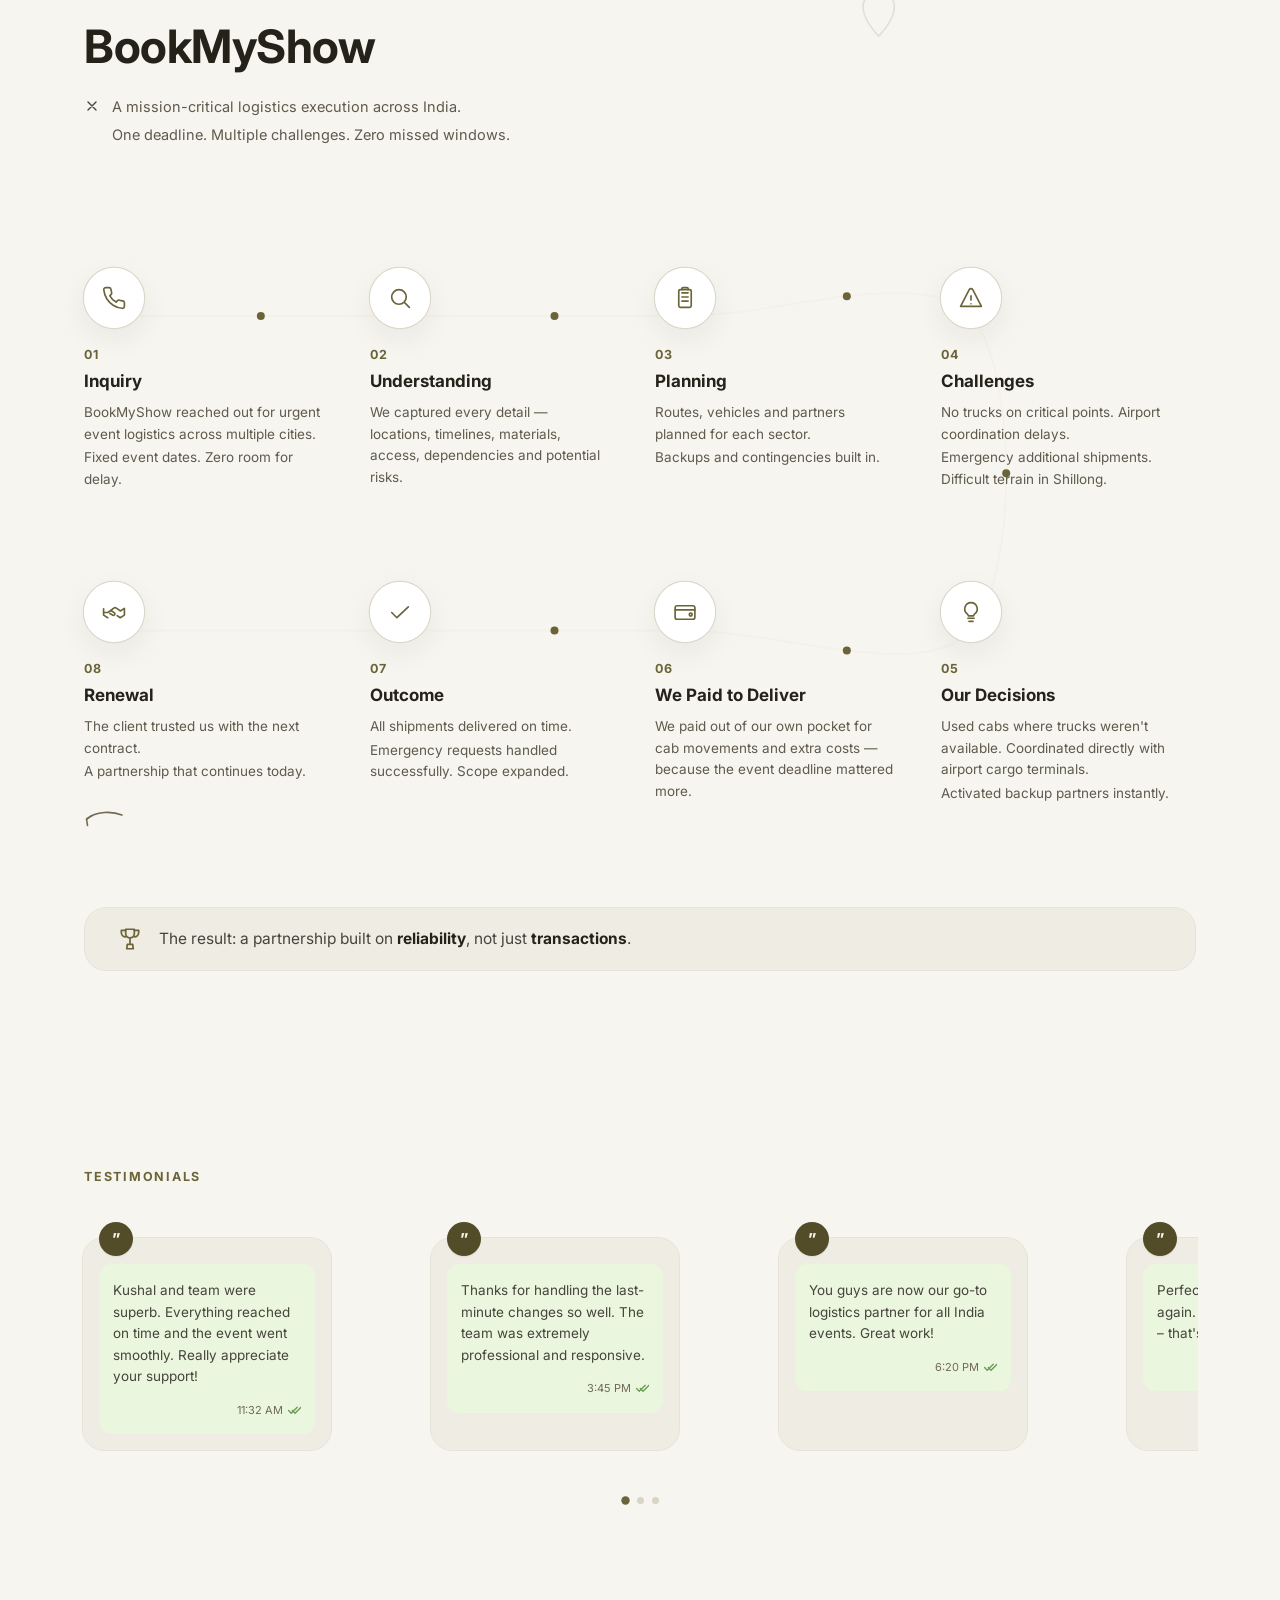
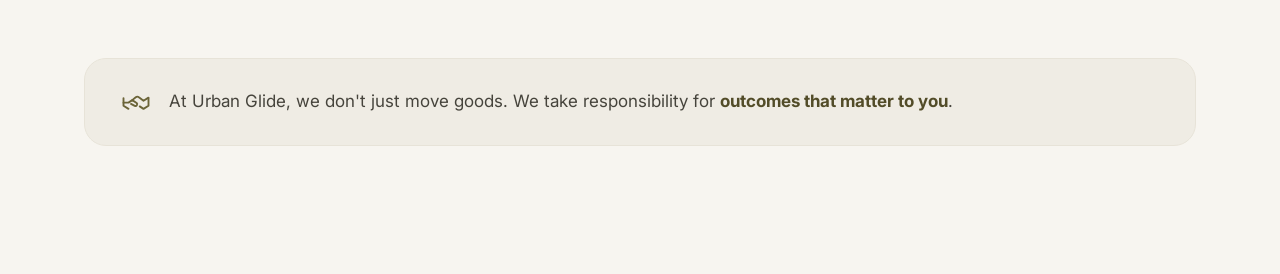
==== commit 119c9ac7: "Add How page and link it from the homepage Wires the "Why are you different?" homepage action to how" ====
--- a/you.html
+++ b/you.html
@@ -2,274 +2,1412 @@
 <html lang="en">
 <head>
 <meta charset="UTF-8">
-<title>You. — Urban Glide Private Limited</title>
-<meta name="viewport" content="width=device-width, initial-scale=1">
-<meta name="description" content="Because the story is about you. Our clients, the industries we serve, and the BookMyShow case study that shows how Urban Glide delivers certainty.">
-<link rel="stylesheet" href="assets/css/style.css">
+<meta name="viewport" content="width=device-width, initial-scale=1.0">
+<title>Urban Glide — You.</title>
+<meta name="description" content="Urban Glide Private Limited — because the story is about you, because our story is through you.">
+<link rel="preconnect" href="https://fonts.googleapis.com">
+<link rel="preconnect" href="https://fonts.gstatic.com" crossorigin>
+<link href="https://fonts.googleapis.com/css2?family=Inter:wght@400;500;600;700;800&display=swap" rel="stylesheet">
+<style>
+/* ==========================================================================
+   0. DESIGN TOKENS — shared visual language, carried forward from Page 1
+   ========================================================================== */
+:root{
+  /* colour palette — monochromatic, warm off-white, charcoal ink, olive accent */
+  --bg:            #f7f5f0;
+  --bg-soft:       #f2f0e9;
+  --bg-soft-2:     #efece4;
+  --white:         #ffffff;
+  --border:        #e7e3d8;
+  --border-strong: #d9d4c5;
+  --ink:           #242219;
+  --ink-soft:      #46443c;
+  --muted:         #5f5a4c;
+  --muted-soft:    #716a54;
+  --olive:         #6b6438;
+  --olive-dark:    #524c28;
+  --olive-tint:    #f2f0e6;
+  --road:          #333029;
+  --road-dark:     #2a2822;
+  --road-line:     #f4f1e8;
+  --mint:          #eaf6de;
+  --tick:          #6a9a53;
+
+  --shadow-sm: 0 1px 2px rgba(30,28,18,0.05), 0 1px 1px rgba(30,28,18,0.03);
+  --shadow-md: 0 10px 28px rgba(30,28,18,0.06);
+  --shadow-hover: 0 18px 40px rgba(30,28,18,0.10);
+
+  --radius-sm: 8px;
+  --radius-md: 12px;
+  --radius-lg: 22px;
+  --radius-full: 999px;
+
+  --container: 1240px;
+  --gutter: clamp(20px, 5vw, 64px);
+  --section-pad: clamp(56px, 9vw, 128px);
+  --section-pad-tight: clamp(40px, 6vw, 80px);
+
+  --ease: cubic-bezier(.22,.61,.36,1);
+}
+
+@media (prefers-color-scheme: dark){
+  /* Intentionally not implementing a dark theme — the brand system is
+     defined for a warm off-white surface. We keep light mode consistently
+     across devices rather than fork the visual language. */
+}
+
+*, *::before, *::after{ box-sizing: border-box; }
+html{ scroll-behavior: smooth; }
+@media (prefers-reduced-motion: reduce){
+  html{ scroll-behavior: auto; }
+}
+
+body{
+  margin:0;
+  background: var(--bg);
+  color: var(--ink);
+  font-family: "Inter", -apple-system, BlinkMacSystemFont, "Segoe UI", Helvetica, Arial, sans-serif;
+  -webkit-font-smoothing: antialiased;
+  -moz-osx-font-smoothing: grayscale;
+  line-height: 1.5;
+}
+
+img, svg{ display:block; max-width:100%; }
+a{ color: inherit; }
+button{ font-family: inherit; }
+
+.container{
+  max-width: var(--container);
+  margin: 0 auto;
+  padding-left: var(--gutter);
+  padding-right: var(--gutter);
+}
+
+/* subtle architectural paper-grain texture, echoed across the whole page */
+body::before{
+  content:"";
+  position: fixed;
+  inset: 0;
+  pointer-events: none;
+  z-index: 0;
+  opacity: .5;
+  background-image:
+    radial-gradient(rgba(50,48,38,0.035) 1px, transparent 1px);
+  background-size: 3px 3px;
+}
+
+.visually-hidden{
+  position:absolute; width:1px; height:1px; margin:-1px; padding:0;
+  overflow:hidden; clip:rect(0,0,0,0); white-space:nowrap; border:0;
+}
+
+.eyebrow{
+  display:inline-block;
+  font-size: 12.5px;
+  font-weight: 700;
+  letter-spacing: .14em;
+  text-transform: uppercase;
+  color: var(--olive);
+  margin: 0 0 14px;
+}
+
+.section-title{
+  font-size: clamp(26px, 3.4vw, 38px);
+  font-weight: 700;
+  letter-spacing: -.01em;
+  color: var(--ink);
+  margin: 0;
+}
+
+/* reveal-on-scroll utility -- fade gently upward, never bounce.
+   Progressive enhancement: elements are only hidden once JS confirms it can
+   reveal them again (via .js-reveal-ready on <html>). If JavaScript fails
+   to run, content simply stays visible -- nothing is ever permanently lost. */
+.reveal{ opacity: 1; transform: none; }
+html.js-reveal-ready .reveal{
+  opacity: 0;
+  transform: translateY(18px);
+  transition: opacity .7s var(--ease), transform .7s var(--ease);
+  will-change: opacity, transform;
+}
+html.js-reveal-ready .reveal.in-view{
+  opacity: 1;
+  transform: translateY(0);
+}
+@media (prefers-reduced-motion: reduce){
+  html.js-reveal-ready .reveal{ opacity:1; transform:none; transition:none; }
+}
+
+/* ==========================================================================
+   1. HEADER — identical language to Page 1
+   ========================================================================== */
+.site-header{
+  position: relative;
+  z-index: 5;
+  background: var(--bg);
+  border-bottom: 1px solid var(--border);
+}
+.header-inner{
+  display:flex;
+  align-items:center;
+  justify-content:space-between;
+  gap: clamp(16px, 4vw, 40px);
+  padding-top: clamp(20px, 3vw, 30px);
+  padding-bottom: clamp(20px, 3vw, 30px);
+  flex-wrap: wrap;
+}
+.logo{
+  display:flex;
+  flex-direction:column;
+  gap: 4px;
+  line-height: 1;
+}
+.logo .wordmark{
+  font-size: clamp(20px, 2.6vw, 26px);
+  font-weight: 800;
+  letter-spacing: -.01em;
+  color: var(--ink);
+  white-space: nowrap;
+}
+.logo .subline{
+  font-size: 10.5px;
+  font-weight: 600;
+  letter-spacing: .32em;
+  color: var(--muted);
+  white-space: nowrap;
+}
+.header-claim{
+  display:flex;
+  align-items:stretch;
+  gap: clamp(12px, 2vw, 20px);
+  text-align:left;
+}
+.header-claim .rule{
+  width:1px;
+  background: var(--border-strong);
+  flex-shrink:0;
+}
+.header-claim p{
+  margin:0;
+  font-size: 13.5px;
+  color: var(--ink-soft);
+  line-height: 1.7;
+  white-space: nowrap;
+}
+.header-claim strong{
+  color: var(--olive);
+  font-weight: 700;
+}
+
+/* ==========================================================================
+   2. HERO
+   ========================================================================== */
+.hero{
+  padding-top: clamp(56px, 9vw, 96px);
+  padding-bottom: clamp(40px, 6vw, 64px);
+  position: relative;
+  z-index:1;
+}
+.hero h1{
+  margin: 0;
+  font-size: clamp(64px, 13vw, 132px);
+  font-weight: 800;
+  letter-spacing: -.03em;
+  line-height: .92;
+  color: var(--olive);
+}
+.hero-copy{
+  margin-top: clamp(18px, 3vw, 28px);
+  max-width: 520px;
+}
+.hero-copy p{
+  margin: 0 0 6px;
+  font-size: clamp(16px, 1.7vw, 19px);
+  color: var(--ink-soft);
+}
+.hero-rule{
+  margin-top: clamp(28px, 4vw, 44px);
+  width: 44px;
+  height: 2px;
+  background: var(--border-strong);
+  border: none;
+}
+
+/* ==========================================================================
+   3. OUR CLIENTS
+   ========================================================================== */
+.clients{
+  padding-top: var(--section-pad-tight);
+  padding-bottom: var(--section-pad-tight);
+  position: relative;
+  z-index: 1;
+}
+.clients-head{
+  display:flex;
+  align-items:flex-end;
+  justify-content:space-between;
+  margin-bottom: 22px;
+}
+.clients-rail{
+  position: relative;
+}
+.clients-track{
+  display:flex;
+  gap: 16px;
+  overflow-x: auto;
+  scroll-snap-type: x proximity;
+  scroll-behavior: smooth;
+  padding: 4px 2px 6px;
+  margin: 0 -2px;
+  -webkit-overflow-scrolling: touch;
+  scrollbar-width: none;
+}
+.clients-track::-webkit-scrollbar{ display:none; }
+
+.client-card{
+  scroll-snap-align: start;
+  flex: 0 0 auto;
+  width: clamp(190px, 22vw, 236px);
+  background: var(--white);
+  border: 1px solid var(--border);
+  border-radius: var(--radius-sm);
+  padding: 20px 18px;
+  box-shadow: var(--shadow-sm);
+  transition: box-shadow .4s var(--ease), transform .4s var(--ease), border-color .4s var(--ease);
+  display:flex;
+  flex-direction:column;
+  min-height: 232px;
+}
+.client-card:hover, .client-card:focus-within{
+  box-shadow: var(--shadow-hover);
+  transform: translateY(-3px);
+  border-color: var(--border-strong);
+}
+.client-logo{
+  height: 30px;
+  display:flex;
+  align-items:center;
+  margin-bottom: 18px;
+}
+.client-meta{ margin-top: auto; }
+.client-meta .label{
+  font-size: 10.5px;
+  font-weight: 700;
+  letter-spacing: .08em;
+  text-transform: uppercase;
+  color: var(--muted-soft);
+  margin: 0 0 3px;
+}
+.client-meta .value{
+  font-size: 13.5px;
+  color: var(--ink-soft);
+  margin: 0 0 14px;
+  line-height: 1.45;
+}
+.client-km{
+  display:flex;
+  align-items:center;
+  gap: 6px;
+  padding-top: 12px;
+  border-top: 1px solid var(--border);
+  font-size: 13px;
+  font-weight: 600;
+  color: var(--ink);
+}
+.client-km svg{ color: var(--olive); flex-shrink:0; }
+
+/* client logotypes — stylised text marks (prototype-safe, brand-adjacent) */
+.mark{ font-weight:800; font-size:19px; letter-spacing:-.01em; display:flex; align-items:center; gap:2px; }
+.mark-bookmyshow{ color:#1c1c1c; }
+.mark-bookmyshow .accent{ color:#e0273e; }
+.mark-dmart{ color:#e0273e; font-style:normal; }
+.mark-dmart .dot{ color:#1c1c1c; }
+.mark-spectrum{ color:#1c2b4d; display:flex; align-items:center; gap:6px; }
+.mark-spectrum .tri{ width:0; height:0; border-left:8px solid transparent; border-right:8px solid transparent; border-bottom:14px solid #d94f2b; }
+.mark-laxmi{ color:#2f7a3c; font-style: italic; font-weight:700; }
+.mark-balaji{ color:#1c2b4d; }
+.mark-balaji .accent{ color:#c0392b; }
+.mark-nts{ color:#2f7a45; letter-spacing:.02em; }
+.mark-ultron{ color:#1c2b4d; letter-spacing:.04em; font-size:17px; }
+.mark-ultron .sub{ display:block; font-size:8px; letter-spacing:.3em; color:var(--muted); font-weight:700; margin-top:1px; }
+
+.rail-next{
+  position:absolute;
+  right: -6px;
+  top: 40%;
+  transform: translateY(-50%);
+  width: 44px;
+  height: 44px;
+  border-radius: var(--radius-full);
+  background: var(--white);
+  border: 1px solid var(--border);
+  box-shadow: var(--shadow-md);
+  display:flex;
+  align-items:center;
+  justify-content:center;
+  cursor:pointer;
+  color: var(--ink);
+  transition: transform .3s var(--ease), box-shadow .3s var(--ease), background .3s var(--ease);
+}
+.rail-next:hover{ box-shadow: var(--shadow-hover); background: var(--olive-tint); }
+.rail-next:active{ transform: translateY(-50%) scale(.94); }
+.rail-next:focus-visible{ outline: 2px solid var(--olive); outline-offset: 3px; }
+
+.rail-progress{
+  margin: 20px auto 0;
+  width: 120px;
+  height: 3px;
+  border-radius: var(--radius-full);
+  background: var(--border);
+  overflow:hidden;
+}
+.rail-progress-thumb{
+  height:100%;
+  width: 30%;
+  background: var(--olive);
+  border-radius: var(--radius-full);
+  transition: transform .25s linear;
+  transform-origin: left center;
+}
+
+/* ==========================================================================
+   4. INDUSTRIES WE SERVE
+   ========================================================================== */
+.industries{
+  padding-top: var(--section-pad-tight);
+  padding-bottom: var(--section-pad-tight);
+  position: relative;
+  z-index:1;
+}
+.industries-grid{
+  display:grid;
+  grid-template-columns: repeat(7, 1fr);
+  gap:1px;
+  background: var(--border);
+  border: 1px solid var(--border);
+  border-radius: var(--radius-md);
+  overflow: hidden;
+}
+.industry-cell{
+  background: var(--white);
+  padding: clamp(16px,2vw,22px) 12px;
+  display:flex;
+  flex-direction:column;
+  align-items:flex-start;
+  gap: 14px;
+  transition: background .35s var(--ease);
+  min-height: 108px;
+}
+.industry-cell:hover{ background: var(--olive-tint); }
+.industry-cell svg{ color: var(--ink); flex-shrink:0; }
+.industry-cell span{
+  font-size: 13px;
+  font-weight: 600;
+  color: var(--ink-soft);
+  line-height: 1.35;
+}
+
+@media (max-width: 980px){
+  .industries-grid{ grid-template-columns: repeat(4, 1fr); }
+}
+@media (max-width: 620px){
+  .industries-grid{ grid-template-columns: repeat(2, 1fr); }
+}
+
+/* ==========================================================================
+   5. CASE STUDY — the journey
+   ========================================================================== */
+.case-study{
+  padding-top: var(--section-pad);
+  padding-bottom: var(--section-pad);
+  position: relative;
+  overflow: hidden;
+  z-index: 1;
+}
+.case-decor{
+  position:absolute;
+  top: -20px;
+  right: -40px;
+  width: min(560px, 55vw);
+  opacity: .5;
+  color: var(--olive);
+  pointer-events:none;
+  z-index:0;
+}
+.case-head{
+  position: relative;
+  z-index:1;
+  margin-bottom: clamp(36px, 6vw, 64px);
+}
+.case-head .case-title-row{
+  display:flex;
+  align-items:center;
+  gap:14px;
+  margin-bottom: 14px;
+}
+.case-head h2{
+  margin:0;
+  font-size: clamp(30px, 5vw, 46px);
+  font-weight: 700;
+  letter-spacing: -.01em;
+  color: var(--ink);
+}
+.case-sub{
+  display:flex;
+  gap: 12px;
+  align-items:flex-start;
+  max-width: 460px;
+  color: var(--muted);
+}
+.case-sub svg{ margin-top:3px; color: var(--ink-soft); flex-shrink:0; }
+.case-sub p{ margin:0 0 4px; font-size:14.5px; line-height:1.6; }
+
+.journey-wrap{
+  position: relative;
+  z-index: 1;
+}
+.journey-road{
+  position:absolute;
+  inset:0;
+  width:100%;
+  height:100%;
+  pointer-events:none;
+  z-index:0;
+  overflow: visible;
+}
+.journey-road .road-bg{
+  fill:none;
+  stroke: var(--road);
+  stroke-width: 15;
+  stroke-linecap: round;
+  stroke-linejoin: round;
+}
+.journey-road .road-line{
+  fill:none;
+  stroke: var(--road-line);
+  stroke-width: 2;
+  stroke-linecap: round;
+  stroke-dasharray: 7 11;
+}
+.journey-road .road-waypoint{
+  fill: var(--olive);
+  opacity: 0;
+  transition: opacity .5s var(--ease);
+}
+.journey-road .road-waypoint.lit{ opacity: 1; }
+
+.journey{
+  position: relative;
+  z-index: 1;
+  display:grid;
+  grid-template-columns: repeat(4, 1fr);
+  column-gap: clamp(14px, 2.4vw, 30px);
+  row-gap: clamp(56px, 8vw, 92px);
+  padding: clamp(30px,5vw,54px) 0;
+}
+.journey-row-1{ grid-row: 1; }
+.journey-row-2{ grid-row: 2; }
+/* visually reverse the return row (5→8 travel right-to-left) while keeping
+   1..8 as the natural DOM / reading order for assistive tech */
+.stop[data-stop="5"]{ grid-column: 4; }
+.stop[data-stop="6"]{ grid-column: 3; }
+.stop[data-stop="7"]{ grid-column: 2; }
+.stop[data-stop="8"]{ grid-column: 1; }
+
+.stop{
+  display:flex;
+  flex-direction:column;
+  align-items:flex-start;
+  text-align:left;
+  transition-delay: calc(var(--i, 0) * 40ms);
+}
+.stop-icon{
+  width: 60px;
+  height: 60px;
+  border-radius: var(--radius-full);
+  background: var(--white);
+  border: 1px solid var(--border-strong);
+  box-shadow: var(--shadow-md);
+  display:flex;
+  align-items:center;
+  justify-content:center;
+  color: var(--olive);
+  margin-bottom: 18px;
+  transition: transform .45s var(--ease), box-shadow .45s var(--ease);
+}
+.stop.in-view .stop-icon{ transform: scale(1.04); }
+.stop:hover .stop-icon{ box-shadow: var(--shadow-hover); }
+.stop-index{
+  font-size: 12.5px;
+  font-weight: 700;
+  letter-spacing: .06em;
+  color: var(--olive);
+  margin: 0 0 4px;
+}
+.stop-title{
+  font-size: 17px;
+  font-weight: 700;
+  color: var(--ink);
+  margin: 0 0 8px;
+}
+.stop-desc{
+  font-size: 13.5px;
+  line-height: 1.6;
+  color: var(--muted);
+  margin: 0;
+  max-width: 240px;
+}
+.stop-desc + .stop-desc{ margin-top: 2px; }
+
+.renewal-loop{
+  position:absolute;
+  left: -6px;
+  bottom: -34px;
+  color: var(--muted-soft);
+  z-index:0;
+}
+html.js-reveal-ready .renewal-loop{
+  opacity: 0;
+  transition: opacity .6s var(--ease) .2s;
+}
+html.js-reveal-ready .renewal-loop.in-view{ opacity: 1; }
+
+.result-banner{
+  margin-top: clamp(30px, 5vw, 48px);
+  display:flex;
+  align-items:center;
+  gap: 16px;
+  background: var(--bg-soft-2);
+  border: 1px solid var(--border);
+  border-radius: var(--radius-lg);
+  padding: 18px clamp(20px, 3vw, 32px);
+}
+.result-banner svg{ color: var(--olive); flex-shrink:0; }
+.result-banner p{
+  margin:0;
+  font-size: 15.5px;
+  color: var(--ink-soft);
+}
+.result-banner strong{ color: var(--ink); font-weight:700; }
+
+@media (max-width: 900px){
+  .journey{ grid-template-columns: repeat(2, 1fr); row-gap: clamp(44px,7vw,64px); }
+  .stop[data-stop="5"]{ grid-column: auto; }
+  .stop[data-stop="6"]{ grid-column: auto; }
+  .stop[data-stop="7"]{ grid-column: auto; }
+  .stop[data-stop="8"]{ grid-column: auto; }
+}
+@media (max-width: 600px){
+  .journey{ grid-template-columns: 1fr; row-gap: 46px; padding-left: 8px; }
+  .journey-road .road-bg{ stroke-width: 3.5; }
+  .journey-road .road-line{ stroke-width: 1.4; stroke-dasharray: 5 8; }
+  .stop-icon{ width:52px; height:52px; }
+}
+
+/* ==========================================================================
+   6. TESTIMONIALS
+   ========================================================================== */
+.testimonials{
+  padding-top: var(--section-pad-tight);
+  padding-bottom: var(--section-pad-tight);
+  position: relative;
+  z-index:1;
+}
+.testi-head{ margin-bottom: 24px; }
+.testi-track{
+  display:flex;
+  gap: 18px;
+  overflow-x: auto;
+  scroll-snap-type: x proximity;
+  scroll-behavior: smooth;
+  padding: 10px 2px 8px;
+  margin: 0 -2px;
+  scrollbar-width: none;
+}
+.testi-track::-webkit-scrollbar{ display:none; }
+
+.testi-card{
+  scroll-snap-align: start;
+  flex: 0 0 auto;
+  width: clamp(210px, 24vw, 250px);
+  background: var(--bg-soft-2);
+  border: 1px solid var(--border);
+  border-radius: var(--radius-lg);
+  padding: 26px 16px 16px;
+  position: relative;
+}
+.testi-quote{
+  position:absolute;
+  top: -16px;
+  left: 16px;
+  width: 34px;
+  height: 34px;
+  border-radius: var(--radius-full);
+  background: var(--olive-dark);
+  color: var(--bg);
+  display:flex;
+  align-items:center;
+  justify-content:center;
+  font-size: 15px;
+  font-weight: 800;
+  box-shadow: var(--shadow-sm);
+}
+.testi-bubble{
+  background: var(--mint);
+  border-radius: var(--radius-md);
+  padding: 16px 14px;
+}
+.testi-bubble p{
+  margin: 0 0 14px;
+  font-size: 13.5px;
+  line-height: 1.6;
+  color: var(--ink-soft);
+}
+.testi-meta{
+  display:flex;
+  align-items:center;
+  justify-content:flex-end;
+  gap: 5px;
+  font-size: 11px;
+  color: var(--muted-soft);
+}
+.testi-meta svg{ color: var(--tick); }
+
+.testi-dots{
+  display:flex;
+  justify-content:center;
+  gap: 8px;
+  margin-top: 22px;
+}
+.testi-dots button{
+  width: 7px; height: 7px;
+  border-radius: var(--radius-full);
+  border: none;
+  background: var(--border-strong);
+  padding: 0;
+  cursor: pointer;
+  transition: background .3s var(--ease), transform .3s var(--ease);
+}
+.testi-dots button[aria-current="true"]{ background: var(--olive); transform: scale(1.2); }
+.testi-dots button:focus-visible{ outline: 2px solid var(--olive); outline-offset: 3px; }
+
+/* ==========================================================================
+   7. CLOSING STATEMENT
+   ========================================================================== */
+.closing{
+  padding-top: var(--section-pad-tight);
+  padding-bottom: clamp(72px, 10vw, 128px);
+  position: relative;
+  z-index:1;
+}
+.closing-banner{
+  display:flex;
+  align-items:center;
+  gap: 18px;
+  background: var(--bg-soft-2);
+  border: 1px solid var(--border);
+  border-radius: var(--radius-lg);
+  padding: clamp(20px,3vw,28px) clamp(22px,4vw,36px);
+}
+.closing-banner svg{ color: var(--olive); flex-shrink:0; }
+.closing-banner p{
+  margin: 0;
+  font-size: clamp(14.5px, 1.6vw, 17px);
+  line-height: 1.6;
+  color: var(--ink-soft);
+}
+.closing-banner strong{ color: var(--olive-dark); font-weight: 700; }
+
+@media (max-width: 560px){
+  .closing-banner{ flex-direction:column; align-items:flex-start; text-align:left; }
+}
+
+/* ==========================================================================
+   8. RESPONSIVE HEADER / HERO refinements
+   ========================================================================== */
+@media (max-width: 760px){
+  .header-inner{ flex-direction:column; align-items:flex-start; gap:16px; }
+  .header-claim{ padding-left: 0; }
+  .header-claim p{ white-space: normal; }
+}
+@media (max-width: 480px){
+  .client-card{ width: 78vw; }
+  .testi-card{ width: 78vw; }
+}
+
+/* Ultra-wide displays: cap visual density, keep architectural breathing room */
+@media (min-width: 1800px){
+  :root{ --container: 1440px; }
+  .hero h1{ font-size: 148px; }
+}
+</style>
 </head>
 <body>
 
-<svg xmlns="http://www.w3.org/2000/svg" style="display:none">
-  <symbol id="icon-chevron-right" viewBox="0 0 24 24"><path d="M9 6l6 6-6 6"/></symbol>
-  <symbol id="icon-pin" viewBox="0 0 24 24"><path d="M12 21s7-6.6 7-12a7 7 0 10-14 0c0 5.4 7 12 7 12z"/><circle cx="12" cy="9" r="2.4"/></symbol>
-  <symbol id="icon-trophy" viewBox="0 0 24 24"><path d="M7 4h10v4a5 5 0 01-10 0V4z"/><path d="M7 5H4a3 3 0 003 4M17 5h3a3 3 0 01-3 4"/><path d="M12 13v4M9 21h6M8 21c0-2 1.5-3 4-3s4 1 4 3"/></symbol>
-  <symbol id="icon-handshake" viewBox="0 0 24 24"><path d="M2 12l4-4 4 3 3-3 2 2M2 12v4l3 3M22 12l-4-4-3 3M22 12v4l-3 3"/><path d="M10 11l3 3-2 2-3-3M13 8l3 3-2 2"/></symbol>
-  <symbol id="icon-phone" viewBox="0 0 24 24"><path d="M5 4h4l2 5-2.5 1.5a11 11 0 005 5L15 13l5 2v4a2 2 0 01-2 2C9.5 21 3 14.5 3 6a2 2 0 012-2z"/></symbol>
-  <symbol id="icon-search" viewBox="0 0 24 24"><circle cx="11" cy="11" r="7"/><path d="M21 21l-4.3-4.3"/></symbol>
-  <symbol id="icon-clipboard" viewBox="0 0 24 24"><rect x="6" y="4" width="12" height="17" rx="2"/><rect x="9" y="2" width="6" height="4" rx="1"/><path d="M9 12h6M9 16h6"/></symbol>
-  <symbol id="icon-alert" viewBox="0 0 24 24"><path d="M12 3l10 18H2L12 3z"/><path d="M12 10v5M12 18h.01"/></symbol>
-  <symbol id="icon-lightbulb" viewBox="0 0 24 24"><path d="M9 18h6M10 21h4"/><path d="M12 3a6 6 0 00-3.5 10.9c.6.5.9 1.2.9 2.1h5.2c0-.9.3-1.6.9-2.1A6 6 0 0012 3z"/></symbol>
-  <symbol id="icon-wallet" viewBox="0 0 24 24"><rect x="3" y="6" width="18" height="13" rx="2"/><path d="M3 10h18M15 14h3"/></symbol>
-  <symbol id="icon-check" viewBox="0 0 24 24"><path d="M5 13l4 4L19 7"/></symbol>
-  <symbol id="icon-refresh" viewBox="0 0 24 24"><path d="M4 4v6h6M20 20v-6h-6"/><path d="M5 14a8 8 0 0013.9 3M19 10A8 8 0 005.1 7"/></symbol>
-  <symbol id="icon-plane" viewBox="0 0 24 24"><path d="M10 21l2-6 8-5-1-2-9 3-4-3-2 1 3 4-1 6 2 1 2-4z"/></symbol>
-  <symbol id="icon-pill" viewBox="0 0 24 24"><rect x="3" y="9" width="18" height="6" rx="3" transform="rotate(45 12 12)"/><path d="M9 9l6 6"/></symbol>
-  <symbol id="icon-cart" viewBox="0 0 24 24"><circle cx="9" cy="20" r="1"/><circle cx="17" cy="20" r="1"/><path d="M3 4h2l2.4 12.5A2 2 0 009.4 18h7.2a2 2 0 002-1.6L20 8H6"/></symbol>
-  <symbol id="icon-clapper" viewBox="0 0 24 24"><path d="M3 9l1-4 16 3-1 4z"/><rect x="3" y="9" width="18" height="11" rx="1"/><path d="M6 5l3 4M11 5l3 4M16 5l3 4"/></symbol>
-  <symbol id="icon-factory" viewBox="0 0 24 24"><path d="M3 21V11l5 3v-3l5 3V8l6 3v10z"/><path d="M3 21h18"/></symbol>
-  <symbol id="icon-wrench" viewBox="0 0 24 24"><path d="M14 7a4 4 0 015 5l-7 7-2-2 7-7a4 4 0 01-5-5l3-3 2 2-3 3z"/><path d="M4 20l4-4"/></symbol>
-  <symbol id="icon-drum" viewBox="0 0 24 24"><ellipse cx="12" cy="6" rx="7" ry="3"/><path d="M5 6v12a7 3 0 0014 0V6"/><path d="M5 12a7 3 0 0014 0"/></symbol>
-  <symbol id="icon-car" viewBox="0 0 24 24"><path d="M4 16l1.5-5A2 2 0 017.4 9.5h9.2A2 2 0 0118.5 11L20 16"/><rect x="3" y="16" width="18" height="4" rx="1"/><circle cx="7.5" cy="20" r="1.4"/><circle cx="16.5" cy="20" r="1.4"/></symbol>
-  <symbol id="icon-cpu" viewBox="0 0 24 24"><rect x="6" y="6" width="12" height="12" rx="2"/><rect x="10" y="10" width="4" height="4"/><path d="M3 10h3M3 14h3M18 10h3M18 14h3M10 3v3M14 3v3M10 18v3M14 18v3"/></symbol>
-  <symbol id="icon-shirt" viewBox="0 0 24 24"><path d="M8 4L4 7l2 3 2-1v11h8V9l2 1 2-3-4-3-2 2h-4L8 4z"/></symbol>
-  <symbol id="icon-bank" viewBox="0 0 24 24"><path d="M3 10l9-6 9 6"/><path d="M5 10v9M9 10v9M15 10v9M19 10v9M3 19h18"/></symbol>
-  <symbol id="icon-flask" viewBox="0 0 24 24"><path d="M9 3h6M10 3v6l-5.5 9a2 2 0 001.7 3h11.6a2 2 0 001.7-3L14 9V3"/><path d="M7.5 15h9"/></symbol>
-  <symbol id="icon-dots" viewBox="0 0 24 24"><circle cx="6" cy="12" r="1.5"/><circle cx="12" cy="12" r="1.5"/><circle cx="18" cy="12" r="1.5"/></symbol>
-  <symbol id="icon-quote" viewBox="0 0 24 24"><path d="M7 8c-2 0-3 1.5-3 3.5S5 15 7 15c-.3 2-1.5 3-3.5 3.5V20c3.5-.3 5.5-2.5 5.5-6V11c0-2-1-3-2-3zM17 8c-2 0-3 1.5-3 3.5S15 15 17 15c-.3 2-1.5 3-3.5 3.5V20c3.5-.3 5.5-2.5 5.5-6V11c0-2-1-3-2-3z"/></symbol>
-</svg>
-
-<div class="page">
-
-  <header class="top">
-    <div class="brand">
-      <a href="index.html" style="display:block">
-        <p class="name">URBAN GLIDE</p>
-        <p class="sub">PRIVATE LIMITED</p>
-      </a>
+<header class="site-header">
+  <div class="container header-inner">
+    <div class="logo">
+      <span class="wordmark">URBAN GLIDE</span>
+      <span class="subline">PRIVATE LIMITED</span>
     </div>
-    <div class="tagline-wrap">
-      <div class="rule"></div>
-      <div class="tagline">
-        You are not short on transporters.<br>
-        You are short on <b>certainty</b>.
+    <div class="header-claim">
+      <hr class="rule" aria-hidden="true">
+      <div>
+        <p>You are not short on transporters.</p>
+        <p>You are short on <strong>certainty</strong>.</p>
       </div>
     </div>
-  </header>
-  <hr class="divider">
-
-  <main>
-    <div class="you-hero">
-      <h1>You.</h1>
-      <p class="lede">Because the story is about you.<br>Because our story is through you.</p>
-      <div class="rule"></div>
+  </div>
+</header>
+
+<main>
+
+  <!-- ============================ HERO ============================ -->
+  <section class="hero container" aria-label="Introduction">
+    <h1>You.</h1>
+    <div class="hero-copy">
+      <p>Because the story is about you.</p>
+      <p>Because our story is through you.</p>
     </div>
-
-    <!-- Clients -->
-    <section class="block">
-      <div class="eyebrow">Our Clients</div>
-      <div class="clients-row">
-        <div class="clients-track" id="clients-track">
-
-          <article class="client-card">
-            <div class="brand" style="color:#d3202f">bookmyshow</div>
-            <div class="sector">Entertainment</div>
-            <div class="cargo">Event &amp; Exhibition Materials</div>
-            <div class="distance"><svg class="icon" width="14" height="14"><use href="#icon-pin"></use></svg>12,500+ km</div>
-          </article>
-
-          <article class="client-card">
-            <div class="brand" style="color:#0a8a3e">D•Mart</div>
-            <div class="sector">Retail &amp; Supermarkets</div>
-            <div class="cargo">General Merchandise &amp; FMCG</div>
-            <div class="distance"><svg class="icon" width="14" height="14"><use href="#icon-pin"></use></svg>18,200+ km</div>
-          </article>
-
-          <article class="client-card">
-            <div class="brand" style="color:#c0272d">▲ SPECTRUM</div>
-            <div class="sector">Electrical &amp; Industrial Manufacturing</div>
-            <div class="cargo">Industrial Electrical &amp; Engineering Goods</div>
-            <div class="distance"><svg class="icon" width="14" height="14"><use href="#icon-pin"></use></svg>16,800+ km</div>
-          </article>
-
-          <article class="client-card">
-            <div class="brand" style="color:#1a4fa3">Laxmi</div>
-            <div class="sector">Speciality Chemicals</div>
-            <div class="cargo">Chemical Raw Materials</div>
-            <div class="distance"><svg class="icon" width="14" height="14"><use href="#icon-pin"></use></svg>14,600+ km</div>
-          </article>
-
-          <article class="client-card">
-            <div class="brand" style="color:#c0272d">BALAJI</div>
-            <div class="sector">Industrial Equipment &amp; Water Treatment</div>
-            <div class="cargo">Fiberglass Products &amp; Components</div>
-            <div class="distance"><svg class="icon" width="14" height="14"><use href="#icon-pin"></use></svg>15,300+ km</div>
-          </article>
-
-          <article class="client-card">
-            <div class="brand" style="color:#0a8a3e">NTS</div>
-            <div class="sector">National Technology Services</div>
-            <div class="cargo">Technical Services &amp; Solutions</div>
-            <div class="distance"><svg class="icon" width="14" height="14"><use href="#icon-pin"></use></svg>11,700+ km</div>
-          </article>
-
-          <article class="client-card">
-            <div class="brand" style="color:#1a4fa3">ULTRON</div>
-            <div class="sector">Chemical Storage &amp; Process Equipment</div>
-            <div class="cargo">Tanks, Vessels &amp; Process Equipment</div>
-            <div class="distance"><svg class="icon" width="14" height="14"><use href="#icon-pin"></use></svg>17,900+ km</div>
-          </article>
-
+    <hr class="hero-rule" aria-hidden="true">
+  </section>
+
+  <!-- ========================= OUR CLIENTS ========================= -->
+  <section class="clients container" id="clients" aria-labelledby="clients-heading">
+    <div class="clients-head">
+      <h2 class="eyebrow" id="clients-heading" style="margin-bottom:0;">Our Clients</h2>
+    </div>
+
+    <div class="clients-rail">
+      <div class="clients-track" id="clientsTrack" tabindex="0" role="group" aria-label="Client list, scrollable">
+
+        <article class="client-card reveal">
+          <div class="client-logo">
+            <span class="mark mark-bookmyshow">book<span class="accent">my</span>show</span>
+          </div>
+          <div class="client-meta">
+            <p class="label">Industry</p>
+            <p class="value">Entertainment</p>
+            <p class="label">Transports</p>
+            <p class="value">Event &amp; Exhibition Materials</p>
+          </div>
+          <div class="client-km">
+            <svg width="14" height="14" viewBox="0 0 24 24" fill="none" stroke="currentColor" stroke-width="1.8" stroke-linecap="round" stroke-linejoin="round"><path d="M12 22s7-7.58 7-13a7 7 0 1 0-14 0c0 5.42 7 13 7 13Z"/><circle cx="12" cy="9" r="2.5"/></svg>
+            12,500+ km
+          </div>
+        </article>
+
+        <article class="client-card reveal">
+          <div class="client-logo">
+            <span class="mark mark-dmart">D<span class="dot">Mart</span></span>
+          </div>
+          <div class="client-meta">
+            <p class="label">Industry</p>
+            <p class="value">Retail &amp; Supermarkets</p>
+            <p class="label">Transports</p>
+            <p class="value">General Merchandise &amp; FMCG</p>
+          </div>
+          <div class="client-km">
+            <svg width="14" height="14" viewBox="0 0 24 24" fill="none" stroke="currentColor" stroke-width="1.8" stroke-linecap="round" stroke-linejoin="round"><path d="M12 22s7-7.58 7-13a7 7 0 1 0-14 0c0 5.42 7 13 7 13Z"/><circle cx="12" cy="9" r="2.5"/></svg>
+            18,200+ km
+          </div>
+        </article>
+
+        <article class="client-card reveal">
+          <div class="client-logo">
+            <span class="mark mark-spectrum"><span class="tri" aria-hidden="true"></span>SPECTRUM</span>
+          </div>
+          <div class="client-meta">
+            <p class="label">Industry</p>
+            <p class="value">Electrical &amp; Industrial Manufacturing</p>
+            <p class="label">Transports</p>
+            <p class="value">Industrial Electrical &amp; Engineering Goods</p>
+          </div>
+          <div class="client-km">
+            <svg width="14" height="14" viewBox="0 0 24 24" fill="none" stroke="currentColor" stroke-width="1.8" stroke-linecap="round" stroke-linejoin="round"><path d="M12 22s7-7.58 7-13a7 7 0 1 0-14 0c0 5.42 7 13 7 13Z"/><circle cx="12" cy="9" r="2.5"/></svg>
+            16,800+ km
+          </div>
+        </article>
+
+        <article class="client-card reveal">
+          <div class="client-logo">
+            <span class="mark mark-laxmi">Laxmi</span>
+          </div>
+          <div class="client-meta">
+            <p class="label">Industry</p>
+            <p class="value">Speciality Chemicals</p>
+            <p class="label">Transports</p>
+            <p class="value">Chemical Raw Materials</p>
+          </div>
+          <div class="client-km">
+            <svg width="14" height="14" viewBox="0 0 24 24" fill="none" stroke="currentColor" stroke-width="1.8" stroke-linecap="round" stroke-linejoin="round"><path d="M12 22s7-7.58 7-13a7 7 0 1 0-14 0c0 5.42 7 13 7 13Z"/><circle cx="12" cy="9" r="2.5"/></svg>
+            14,600+ km
+          </div>
+        </article>
+
+        <article class="client-card reveal">
+          <div class="client-logo">
+            <span class="mark mark-balaji">B<span class="accent">A</span>LAJI</span>
+          </div>
+          <div class="client-meta">
+            <p class="label">Industry</p>
+            <p class="value">Industrial Equipment &amp; Water Treatment</p>
+            <p class="label">Transports</p>
+            <p class="value">Fiberglass Products &amp; Components</p>
+          </div>
+          <div class="client-km">
+            <svg width="14" height="14" viewBox="0 0 24 24" fill="none" stroke="currentColor" stroke-width="1.8" stroke-linecap="round" stroke-linejoin="round"><path d="M12 22s7-7.58 7-13a7 7 0 1 0-14 0c0 5.42 7 13 7 13Z"/><circle cx="12" cy="9" r="2.5"/></svg>
+            15,300+ km
+          </div>
+        </article>
+
+        <article class="client-card reveal">
+          <div class="client-logo">
+            <span class="mark mark-nts">NTS</span>
+          </div>
+          <div class="client-meta">
+            <p class="label">Industry</p>
+            <p class="value">National Technology Services</p>
+            <p class="label">Transports</p>
+            <p class="value">Technical Services &amp; Solutions</p>
+          </div>
+          <div class="client-km">
+            <svg width="14" height="14" viewBox="0 0 24 24" fill="none" stroke="currentColor" stroke-width="1.8" stroke-linecap="round" stroke-linejoin="round"><path d="M12 22s7-7.58 7-13a7 7 0 1 0-14 0c0 5.42 7 13 7 13Z"/><circle cx="12" cy="9" r="2.5"/></svg>
+            11,700+ km
+          </div>
+        </article>
+
+        <article class="client-card reveal">
+          <div class="client-logo">
+            <span class="mark mark-ultron">ULTRON<span class="sub">INDUSTRY</span></span>
+          </div>
+          <div class="client-meta">
+            <p class="label">Industry</p>
+            <p class="value">Chemical Storage &amp; Process Equipment</p>
+            <p class="label">Transports</p>
+            <p class="value">Tanks, Vessels &amp; Process Equipment</p>
+          </div>
+          <div class="client-km">
+            <svg width="14" height="14" viewBox="0 0 24 24" fill="none" stroke="currentColor" stroke-width="1.8" stroke-linecap="round" stroke-linejoin="round"><path d="M12 22s7-7.58 7-13a7 7 0 1 0-14 0c0 5.42 7 13 7 13Z"/><circle cx="12" cy="9" r="2.5"/></svg>
+            17,900+ km
+          </div>
+        </article>
+
+      </div>
+
+      <button class="rail-next" id="clientsNext" aria-label="Scroll to next client">
+        <svg width="18" height="18" viewBox="0 0 24 24" fill="none" stroke="currentColor" stroke-width="2" stroke-linecap="round" stroke-linejoin="round"><path d="m9 6 6 6-6 6"/></svg>
+      </button>
+    </div>
+
+    <div class="rail-progress" aria-hidden="true">
+      <div class="rail-progress-thumb" id="clientsProgress"></div>
+    </div>
+  </section>
+
+  <!-- ====================== INDUSTRIES WE SERVE ====================== -->
+  <section class="industries container" id="industries" aria-labelledby="industries-heading">
+    <h2 class="eyebrow" id="industries-heading">Industries We Serve</h2>
+
+    <div class="industries-grid">
+      <div class="industry-cell reveal">
+        <svg width="26" height="26" viewBox="0 0 24 24" fill="none" stroke="currentColor" stroke-width="1.5" stroke-linecap="round" stroke-linejoin="round"><path d="M17.8 19.2 16 11l3.5-3.5a1.5 1.5 0 0 0-2.1-2.1L14 8.9 5.8 7.1a1 1 0 0 0-.98 1.66l4.94 3.71-1.2 1.2-2.5-.3-1 1 3 1.5 1.5 3 1-1-.3-2.5 1.2-1.2 3.71 4.94a1 1 0 0 0 1.66-.98Z"/></svg>
+        <span>Aviation</span>
+      </div>
+      <div class="industry-cell reveal">
+        <svg width="26" height="26" viewBox="0 0 24 24" fill="none" stroke="currentColor" stroke-width="1.5" stroke-linecap="round" stroke-linejoin="round"><rect x="8" y="4" width="8" height="17" rx="2"/><path d="M8 10h8"/><circle cx="12" cy="15" r="1.6"/></svg>
+        <span>Pharmaceuticals</span>
+      </div>
+      <div class="industry-cell reveal">
+        <svg width="26" height="26" viewBox="0 0 24 24" fill="none" stroke="currentColor" stroke-width="1.5" stroke-linecap="round" stroke-linejoin="round"><circle cx="9" cy="20" r="1.4"/><circle cx="18" cy="20" r="1.4"/><path d="M2.5 3h2.4L8 15h10l3-8.5H6.2"/></svg>
+        <span>E-commerce &amp; Retail</span>
+      </div>
+      <div class="industry-cell reveal">
+        <svg width="26" height="26" viewBox="0 0 24 24" fill="none" stroke="currentColor" stroke-width="1.5" stroke-linecap="round" stroke-linejoin="round"><path d="M3 9h13l4-3v10l-4-3"/><rect x="3" y="9" width="13" height="9" rx="1.4"/></svg>
+        <span>Media &amp; Entertainment</span>
+      </div>
+      <div class="industry-cell reveal">
+        <svg width="26" height="26" viewBox="0 0 24 24" fill="none" stroke="currentColor" stroke-width="1.5" stroke-linecap="round" stroke-linejoin="round"><path d="M3 20V11l5 3V11l5 3V8l6 4v8Z"/><path d="M3 20h18"/></svg>
+        <span>Manufacturing</span>
+      </div>
+      <div class="industry-cell reveal">
+        <svg width="26" height="26" viewBox="0 0 24 24" fill="none" stroke="currentColor" stroke-width="1.5" stroke-linecap="round" stroke-linejoin="round"><path d="M14.7 6.3a4 4 0 0 1-5.4 5.4L4 17l3 3 5.3-5.3a4 4 0 0 1 5.4-5.4L21 6l-3-3-3.3 3.3Z"/></svg>
+        <span>Engineering</span>
+      </div>
+      <div class="industry-cell reveal">
+        <svg width="26" height="26" viewBox="0 0 24 24" fill="none" stroke="currentColor" stroke-width="1.5" stroke-linecap="round" stroke-linejoin="round"><path d="M9 3h6l-1 4h2l-7 9 1.5-6H8Z"/><rect x="6" y="14" width="12" height="7" rx="1.4"/></svg>
+        <span>Oil &amp; Energy</span>
+      </div>
+
+      <div class="industry-cell reveal">
+        <svg width="26" height="26" viewBox="0 0 24 24" fill="none" stroke="currentColor" stroke-width="1.5" stroke-linecap="round" stroke-linejoin="round"><rect x="2" y="10" width="14" height="6" rx="1"/><path d="M16 12h3.5L21 15v1h-5"/><circle cx="6.5" cy="17.5" r="1.6"/><circle cx="16.5" cy="17.5" r="1.6"/></svg>
+        <span>Automotive</span>
+      </div>
+      <div class="industry-cell reveal">
+        <svg width="26" height="26" viewBox="0 0 24 24" fill="none" stroke="currentColor" stroke-width="1.5" stroke-linecap="round" stroke-linejoin="round"><rect x="7" y="7" width="10" height="10" rx="1.4"/><path d="M12 2v3M12 19v3M2 12h3M19 12h3M5 5l2 2M17 17l2 2M19 5l-2 2M7 17l-2 2"/></svg>
+        <span>Electronics</span>
+      </div>
+      <div class="industry-cell reveal">
+        <svg width="26" height="26" viewBox="0 0 24 24" fill="none" stroke="currentColor" stroke-width="1.5" stroke-linecap="round" stroke-linejoin="round"><path d="M4 12c3-4 7-6 10-4 2 1.3 2.5 3.6 1 5.4-1.8 2.1-5 1.7-6-1"/><path d="M4 12c1.6-.4 3-.2 4 1"/></svg>
+        <span>FMCG</span>
+      </div>
+      <div class="industry-cell reveal">
+        <svg width="26" height="26" viewBox="0 0 24 24" fill="none" stroke="currentColor" stroke-width="1.5" stroke-linecap="round" stroke-linejoin="round"><path d="M12 3a2.2 2.2 0 0 0-2.2 2.2c0 .5.2 1 .5 1.3L4 10.5v9.5h16v-9.5l-6.3-4a2 2 0 0 0 .5-1.3A2.2 2.2 0 0 0 12 3Z"/></svg>
+        <span>Fashion &amp; Apparel</span>
+      </div>
+      <div class="industry-cell reveal">
+        <svg width="26" height="26" viewBox="0 0 24 24" fill="none" stroke="currentColor" stroke-width="1.5" stroke-linecap="round" stroke-linejoin="round"><path d="M3 10 12 4l9 6"/><path d="M5 10v9M9 10v9M15 10v9M19 10v9"/><path d="M3 19h18"/></svg>
+        <span>Government &amp; Public Sector</span>
+      </div>
+      <div class="industry-cell reveal">
+        <svg width="26" height="26" viewBox="0 0 24 24" fill="none" stroke="currentColor" stroke-width="1.5" stroke-linecap="round" stroke-linejoin="round"><path d="M10 3h4M11 3v5.5L6.5 17a2 2 0 0 0 1.8 3h7.4a2 2 0 0 0 1.8-3L13 8.5V3"/><path d="M8.5 14h7"/></svg>
+        <span>Chemicals</span>
+      </div>
+      <div class="industry-cell reveal">
+        <svg width="26" height="26" viewBox="0 0 24 24" fill="none" stroke="currentColor" stroke-width="1.5" stroke-linecap="round" stroke-linejoin="round"><circle cx="12" cy="12" r="9"/><circle cx="8.4" cy="12" r=".6" fill="currentColor" stroke="none"/><circle cx="12" cy="12" r=".6" fill="currentColor" stroke="none"/><circle cx="15.6" cy="12" r=".6" fill="currentColor" stroke="none"/></svg>
+        <span>...and many more</span>
+      </div>
+    </div>
+  </section>
+
+  <!-- ========================== CASE STUDY ========================== -->
+  <section class="case-study" id="case-study" aria-labelledby="case-study-heading">
+    <div class="container">
+
+      <svg class="case-decor" viewBox="0 0 500 260" fill="none" aria-hidden="true">
+        <path d="M20 40c60 10 90 60 150 55s70-70 140-55 100 90 170 60" stroke="currentColor" stroke-width="1.4" stroke-dasharray="4 8" opacity="0.5"/>
+        <circle cx="170" cy="95" r="4" fill="currentColor" opacity="0.35"/>
+        <circle cx="330" cy="60" r="4" fill="currentColor" opacity="0.35"/>
+        <path d="M430 95c0 12-14 26-14 26s-14-14-14-26a14 14 0 1 1 28 0Z" stroke="currentColor" stroke-width="1.4" opacity="0.4"/>
+        <path d="M120 150c0 12-14 26-14 26s-14-14-14-26a14 14 0 1 1 28 0Z" stroke="currentColor" stroke-width="1.4" opacity="0.3"/>
+      </svg>
+
+      <div class="case-head">
+        <p class="eyebrow" id="case-study-heading" style="margin-bottom:14px;">Case Study</p>
+        <div class="case-title-row">
+          <h2>BookMyShow</h2>
         </div>
-        <button class="carousel-btn" id="clients-next" aria-label="Next clients">
-          <svg class="icon" width="16" height="16"><use href="#icon-chevron-right"></use></svg>
-        </button>
-      </div>
-    </section>
-
-    <!-- Industries -->
-    <section class="block">
-      <div class="eyebrow">Industries We Serve</div>
-      <div class="industries-panel">
-        <div class="industries-grid">
-          <div class="industry"><span class="icon-circle"><svg class="icon" width="20" height="20"><use href="#icon-plane"></use></svg></span>Aviation</div>
-          <div class="industry"><span class="icon-circle"><svg class="icon" width="20" height="20"><use href="#icon-pill"></use></svg></span>Pharmaceuticals</div>
-          <div class="industry"><span class="icon-circle"><svg class="icon" width="20" height="20"><use href="#icon-cart"></use></svg></span>E-commerce &amp; Retail</div>
-          <div class="industry"><span class="icon-circle"><svg class="icon" width="20" height="20"><use href="#icon-clapper"></use></svg></span>Media &amp; Entertainment</div>
-          <div class="industry"><span class="icon-circle"><svg class="icon" width="20" height="20"><use href="#icon-factory"></use></svg></span>Manufacturing</div>
-          <div class="industry"><span class="icon-circle"><svg class="icon" width="20" height="20"><use href="#icon-wrench"></use></svg></span>Engineering</div>
-          <div class="industry"><span class="icon-circle"><svg class="icon" width="20" height="20"><use href="#icon-drum"></use></svg></span>Oil &amp; Energy</div>
-          <div class="industry"><span class="icon-circle"><svg class="icon" width="20" height="20"><use href="#icon-car"></use></svg></span>Automotive</div>
-          <div class="industry"><span class="icon-circle"><svg class="icon" width="20" height="20"><use href="#icon-cpu"></use></svg></span>Electronics</div>
-          <div class="industry"><span class="icon-circle"><svg class="icon" width="20" height="20"><use href="#icon-shirt"></use></svg></span>FMCG</div>
-          <div class="industry"><span class="icon-circle"><svg class="icon" width="20" height="20"><use href="#icon-shirt"></use></svg></span>Fashion &amp; Apparel</div>
-          <div class="industry"><span class="icon-circle"><svg class="icon" width="20" height="20"><use href="#icon-bank"></use></svg></span>Government &amp; Public Sector</div>
-          <div class="industry"><span class="icon-circle"><svg class="icon" width="20" height="20"><use href="#icon-flask"></use></svg></span>Chemicals</div>
-          <div class="industry"><span class="icon-circle"><svg class="icon" width="20" height="20"><use href="#icon-dots"></use></svg></span>...and many more</div>
+        <div class="case-sub">
+          <svg width="16" height="16" viewBox="0 0 24 24" fill="none" stroke="currentColor" stroke-width="2" stroke-linecap="round" stroke-linejoin="round"><path d="M18 6 6 18M6 6l12 12"/></svg>
+          <div>
+            <p>A mission-critical logistics execution across India.</p>
+            <p>One deadline. Multiple challenges. Zero missed windows.</p>
+          </div>
         </div>
       </div>
-    </section>
-
-    <!-- Case study -->
-    <section class="block">
-      <div class="eyebrow">Case Study</div>
-      <div class="case-study-head">
-        <h3>BookMyShow</h3>
-      </div>
-      <div class="case-note">
-        <svg class="icon" width="16" height="16" style="flex:none;margin-top:2px"><use href="#icon-alert"></use></svg>
-        <p>A mission-critical logistics execution across India.<br>One deadline. Multiple challenges. Zero missed windows.</p>
-      </div>
-
-      <div class="timeline-row">
-        <div class="timeline-step">
-          <span class="step-icon"><svg class="icon" width="18" height="18"><use href="#icon-phone"></use></svg></span>
-          <div class="step-num">01</div>
-          <h4>Inquiry</h4>
-          <p>BookMyShow reached out for urgent event logistics across multiple cities. Fixed event dates. Zero room for delay.</p>
+
+      <div class="journey-wrap" id="journeyWrap">
+        <svg class="journey-road" id="journeyRoad" aria-hidden="true">
+          <path class="road-bg" id="roadBg" d=""></path>
+          <path class="road-line" id="roadLine" d=""></path>
+          <circle class="road-waypoint" id="wp-1-2" r="4"></circle>
+          <circle class="road-waypoint" id="wp-2-3" r="4"></circle>
+          <circle class="road-waypoint" id="wp-3-4" r="4"></circle>
+          <circle class="road-waypoint" id="wp-4-5" r="4"></circle>
+          <circle class="road-waypoint" id="wp-5-6" r="4"></circle>
+          <circle class="road-waypoint" id="wp-6-7" r="4"></circle>
+          <circle class="road-waypoint" id="wp-7-8" r="4"></circle>
+        </svg>
+
+        <ol class="journey" id="journeyList">
+
+          <li class="stop journey-row-1 reveal" data-stop="1" style="--i:0;">
+            <span class="stop-icon" aria-hidden="true">
+              <svg width="24" height="24" viewBox="0 0 24 24" fill="none" stroke="currentColor" stroke-width="1.6" stroke-linecap="round" stroke-linejoin="round"><path d="M22 16.9v3a2 2 0 0 1-2.2 2 19.8 19.8 0 0 1-8.6-3 19.5 19.5 0 0 1-6-6 19.8 19.8 0 0 1-3-8.7A2 2 0 0 1 4.1 2h3a2 2 0 0 1 2 1.7c.1.9.3 1.9.6 2.7a2 2 0 0 1-.4 2.1L8 9.9a16 16 0 0 0 6 6l1.4-1.4a2 2 0 0 1 2.1-.4c.9.3 1.8.5 2.7.6a2 2 0 0 1 1.8 2.2Z"/></svg>
+            </span>
+            <p class="stop-index">01</p>
+            <h3 class="stop-title">Inquiry</h3>
+            <p class="stop-desc">BookMyShow reached out for urgent event logistics across multiple cities.</p>
+            <p class="stop-desc">Fixed event dates. Zero room for delay.</p>
+          </li>
+
+          <li class="stop journey-row-1 reveal" data-stop="2" style="--i:1;">
+            <span class="stop-icon" aria-hidden="true">
+              <svg width="24" height="24" viewBox="0 0 24 24" fill="none" stroke="currentColor" stroke-width="1.6" stroke-linecap="round" stroke-linejoin="round"><circle cx="11" cy="11" r="7"/><path d="m21 21-4.3-4.3"/></svg>
+            </span>
+            <p class="stop-index">02</p>
+            <h3 class="stop-title">Understanding</h3>
+            <p class="stop-desc">We captured every detail — locations, timelines, materials, access, dependencies and potential risks.</p>
+          </li>
+
+          <li class="stop journey-row-1 reveal" data-stop="3" style="--i:2;">
+            <span class="stop-icon" aria-hidden="true">
+              <svg width="24" height="24" viewBox="0 0 24 24" fill="none" stroke="currentColor" stroke-width="1.6" stroke-linecap="round" stroke-linejoin="round"><rect x="6" y="4" width="12" height="17" rx="1.6"/><path d="M9 4V3a1 1 0 0 1 1-1h4a1 1 0 0 1 1 1v1M9 11h6M9 15h6M9 7h6"/></svg>
+            </span>
+            <p class="stop-index">03</p>
+            <h3 class="stop-title">Planning</h3>
+            <p class="stop-desc">Routes, vehicles and partners planned for each sector.</p>
+            <p class="stop-desc">Backups and contingencies built in.</p>
+          </li>
+
+          <li class="stop journey-row-1 reveal" data-stop="4" style="--i:3;">
+            <span class="stop-icon" aria-hidden="true">
+              <svg width="24" height="24" viewBox="0 0 24 24" fill="none" stroke="currentColor" stroke-width="1.6" stroke-linecap="round" stroke-linejoin="round"><path d="M10.3 3.9 2 20h20L13.7 3.9a2 2 0 0 0-3.4 0Z"/><path d="M12 10v4M12 17.5v.1"/></svg>
+            </span>
+            <p class="stop-index">04</p>
+            <h3 class="stop-title">Challenges</h3>
+            <p class="stop-desc">No trucks on critical points. Airport coordination delays.</p>
+            <p class="stop-desc">Emergency additional shipments. Difficult terrain in Shillong.</p>
+          </li>
+
+          <li class="stop journey-row-2 reveal" data-stop="5" style="--i:4;">
+            <span class="stop-icon" aria-hidden="true">
+              <svg width="24" height="24" viewBox="0 0 24 24" fill="none" stroke="currentColor" stroke-width="1.6" stroke-linecap="round" stroke-linejoin="round"><path d="M9 18h6M10 21h4M12 3a6 6 0 0 0-3.6 10.8c.6.5 1 1.2 1.1 2h5c.1-.8.5-1.5 1.1-2A6 6 0 0 0 12 3Z"/></svg>
+            </span>
+            <p class="stop-index">05</p>
+            <h3 class="stop-title">Our Decisions</h3>
+            <p class="stop-desc">Used cabs where trucks weren't available. Coordinated directly with airport cargo terminals.</p>
+            <p class="stop-desc">Activated backup partners instantly.</p>
+          </li>
+
+          <li class="stop journey-row-2 reveal" data-stop="6" style="--i:5;">
+            <span class="stop-icon" aria-hidden="true">
+              <svg width="24" height="24" viewBox="0 0 24 24" fill="none" stroke="currentColor" stroke-width="1.6" stroke-linecap="round" stroke-linejoin="round"><rect x="2.5" y="6" width="19" height="13" rx="2"/><path d="M2.5 10h19"/><circle cx="17.5" cy="14.5" r="1.4"/></svg>
+            </span>
+            <p class="stop-index">06</p>
+            <h3 class="stop-title">We Paid to Deliver</h3>
+            <p class="stop-desc">We paid out of our own pocket for cab movements and extra costs — because the event deadline mattered more.</p>
+          </li>
+
+          <li class="stop journey-row-2 reveal" data-stop="7" style="--i:6;">
+            <span class="stop-icon" aria-hidden="true">
+              <svg width="24" height="24" viewBox="0 0 24 24" fill="none" stroke="currentColor" stroke-width="1.6" stroke-linecap="round" stroke-linejoin="round"><path d="m4 12.5 5 5L20 7"/></svg>
+            </span>
+            <p class="stop-index">07</p>
+            <h3 class="stop-title">Outcome</h3>
+            <p class="stop-desc">All shipments delivered on time.</p>
+            <p class="stop-desc">Emergency requests handled successfully. Scope expanded.</p>
+          </li>
+
+          <li class="stop journey-row-2 reveal" data-stop="8" style="--i:7;">
+            <span class="stop-icon" aria-hidden="true">
+              <svg width="24" height="24" viewBox="0 0 24 24" fill="none" stroke="currentColor" stroke-width="1.6" stroke-linecap="round" stroke-linejoin="round"><path d="M2 12.5h4l3-2 3.5 2.3a1.4 1.4 0 0 1-1.5 2.3L8 13.5"/><path d="M9 10.5l2.8-2.3a2 2 0 0 1 2.5 0L18 11l4-2.5"/><path d="M22 9v6l-4 2.5-3-2"/><path d="M2 9v6l4 2.5"/></svg>
+            </span>
+            <p class="stop-index">08</p>
+            <h3 class="stop-title">Renewal</h3>
+            <p class="stop-desc">The client trusted us with the next contract.</p>
+            <p class="stop-desc">A partnership that continues today.</p>
+
+            <svg class="renewal-loop" id="renewalLoop" width="46" height="30" viewBox="0 0 46 30" fill="none" aria-hidden="true">
+              <path d="M44 6C34 2 18 2 9 10" stroke="currentColor" stroke-width="1.6" stroke-linecap="round"/>
+              <path d="M14 6.5 8.5 10l1 6.5" stroke="currentColor" stroke-width="1.6" stroke-linecap="round" stroke-linejoin="round"/>
+            </svg>
+          </li>
+
+        </ol>
+      </div>
+
+      <div class="result-banner reveal">
+        <svg width="26" height="26" viewBox="0 0 24 24" fill="none" stroke="currentColor" stroke-width="1.6" stroke-linecap="round" stroke-linejoin="round"><path d="M8 3h8v4a4 4 0 0 1-8 0V3Z"/><path d="M8 4H4v2a4 4 0 0 0 4 4M16 4h4v2a4 4 0 0 1-4 4"/><path d="M12 12v4M9 21h6M9.5 17h5l.5 4h-6l.5-4Z"/></svg>
+        <p>The result: a partnership built on <strong>reliability</strong>, not just <strong>transactions</strong>.</p>
+      </div>
+
+    </div>
+  </section>
+
+  <!-- ========================== TESTIMONIALS ========================== -->
+  <section class="testimonials container" id="testimonials" aria-labelledby="testimonials-heading">
+    <div class="testi-head">
+      <h2 class="eyebrow" id="testimonials-heading" style="margin-bottom:0;">Testimonials</h2>
+    </div>
+
+    <div class="testi-track" id="testiTrack" tabindex="0" role="group" aria-label="Client testimonials, scrollable">
+
+      <figure class="testi-card reveal">
+        <span class="testi-quote" aria-hidden="true">&rdquo;</span>
+        <div class="testi-bubble">
+          <p>Kushal and team were superb. Everything reached on time and the event went smoothly. Really appreciate your support!</p>
+          <div class="testi-meta">
+            <span>11:32 AM</span>
+            <svg width="13" height="13" viewBox="0 0 24 24" fill="none" stroke="currentColor" stroke-width="2.4" stroke-linecap="round" stroke-linejoin="round"><path d="m1 12 5 5L17 6"/><path d="m8 12 5 5L24 6"/></svg>
+          </div>
         </div>
-        <div class="timeline-step">
-          <span class="step-icon"><svg class="icon" width="18" height="18"><use href="#icon-search"></use></svg></span>
-          <div class="step-num">02</div>
-          <h4>Understanding</h4>
-          <p>We captured every detail — locations, timelines, materials, access, dependencies and potential risks.</p>
+      </figure>
+
+      <figure class="testi-card reveal">
+        <span class="testi-quote" aria-hidden="true">&rdquo;</span>
+        <div class="testi-bubble">
+          <p>Thanks for handling the last-minute changes so well. The team was extremely professional and responsive.</p>
+          <div class="testi-meta">
+            <span>3:45 PM</span>
+            <svg width="13" height="13" viewBox="0 0 24 24" fill="none" stroke="currentColor" stroke-width="2.4" stroke-linecap="round" stroke-linejoin="round"><path d="m1 12 5 5L17 6"/><path d="m8 12 5 5L24 6"/></svg>
+          </div>
         </div>
-        <div class="timeline-step">
-          <span class="step-icon"><svg class="icon" width="18" height="18"><use href="#icon-clipboard"></use></svg></span>
-          <div class="step-num">03</div>
-          <h4>Planning</h4>
-          <p>Routes, vehicles and partners planned for each sector. Backups and contingencies built in.</p>
+      </figure>
+
+      <figure class="testi-card reveal">
+        <span class="testi-quote" aria-hidden="true">&rdquo;</span>
+        <div class="testi-bubble">
+          <p>You guys are now our go-to logistics partner for all India events. Great work!</p>
+          <div class="testi-meta">
+            <span>6:20 PM</span>
+            <svg width="13" height="13" viewBox="0 0 24 24" fill="none" stroke="currentColor" stroke-width="2.4" stroke-linecap="round" stroke-linejoin="round"><path d="m1 12 5 5L17 6"/><path d="m8 12 5 5L24 6"/></svg>
+          </div>
         </div>
-        <div class="timeline-step">
-          <span class="step-icon"><svg class="icon" width="18" height="18"><use href="#icon-alert"></use></svg></span>
-          <div class="step-num">04</div>
-          <h4>Challenges</h4>
-          <p>No trucks on critical points. Airport coordination delays. Emergency additional shipments. Difficult terrain in Shillong.</p>
+      </figure>
+
+      <figure class="testi-card reveal">
+        <span class="testi-quote" aria-hidden="true">&rdquo;</span>
+        <div class="testi-bubble">
+          <p>Perfect execution once again. No delays, no excuses – that's what we value.</p>
+          <div class="testi-meta">
+            <span>9:10 PM</span>
+            <svg width="13" height="13" viewBox="0 0 24 24" fill="none" stroke="currentColor" stroke-width="2.4" stroke-linecap="round" stroke-linejoin="round"><path d="m1 12 5 5L17 6"/><path d="m8 12 5 5L24 6"/></svg>
+          </div>
         </div>
-      </div>
-
-      <div class="timeline-row">
-        <div class="timeline-step">
-          <span class="step-icon"><svg class="icon" width="18" height="18"><use href="#icon-handshake"></use></svg></span>
-          <div class="step-num">08</div>
-          <h4>Renewal</h4>
-          <p>The client trusted us with the next contract. A partnership that continues today.</p>
-        </div>
-        <div class="timeline-step">
-          <span class="step-icon"><svg class="icon" width="18" height="18"><use href="#icon-check"></use></svg></span>
-          <div class="step-num">07</div>
-          <h4>Outcome</h4>
-          <p>All shipments delivered on time. Emergency requests handled successfully. Scope expanded.</p>
-        </div>
-        <div class="timeline-step">
-          <span class="step-icon"><svg class="icon" width="18" height="18"><use href="#icon-wallet"></use></svg></span>
-          <div class="step-num">06</div>
-          <h4>We Paid to Deliver</h4>
-          <p>We paid out of our own pocket for cab movements and extra costs — because the event deadline mattered more.</p>
-        </div>
-        <div class="timeline-step">
-          <span class="step-icon"><svg class="icon" width="18" height="18"><use href="#icon-lightbulb"></use></svg></span>
-          <div class="step-num">05</div>
-          <h4>Our Decisions</h4>
-          <p>Used cabs where trucks weren't available. Coordinated directly with airport cargo terminals. Activated backup partners instantly.</p>
-        </div>
-      </div>
-
-      <div class="trophy-note">
-        <svg class="icon" width="20" height="20" style="flex:none"><use href="#icon-trophy"></use></svg>
-        <p>The result: a partnership built on <strong>reliability</strong>, not just transactions.</p>
-      </div>
-    </section>
-
-    <!-- Testimonials -->
-    <section class="block">
-      <div class="eyebrow">Testimonials</div>
-      <div class="testimonials-grid">
-        <div class="testimonial">
-          <svg class="icon quote-icon" width="18" height="18"><use href="#icon-quote"></use></svg>
-          <p class="msg">Kushal and team were superb. Everything reached on time and the event went smoothly. Really appreciate your support!</p>
-          <div class="meta">11:32 AM <svg class="icon" width="13" height="13"><use href="#icon-dots"></use></svg></div>
-        </div>
-        <div class="testimonial">
-          <svg class="icon quote-icon" width="18" height="18"><use href="#icon-quote"></use></svg>
-          <p class="msg">Thanks for handling the last-minute changes so well. The team was extremely professional and responsive.</p>
-          <div class="meta">3:45 PM <svg class="icon" width="13" height="13"><use href="#icon-dots"></use></svg></div>
-        </div>
-        <div class="testimonial">
-          <svg class="icon quote-icon" width="18" height="18"><use href="#icon-quote"></use></svg>
-          <p class="msg">You guys are now our go-to logistics partner for all India events. Great work!</p>
-          <div class="meta">6:20 PM <svg class="icon" width="13" height="13"><use href="#icon-dots"></use></svg></div>
-        </div>
-        <div class="testimonial">
-          <svg class="icon quote-icon" width="18" height="18"><use href="#icon-quote"></use></svg>
-          <p class="msg">Perfect execution once again. No delays, no excuses – that's what we value.</p>
-          <div class="meta">9:10 PM <svg class="icon" width="13" height="13"><use href="#icon-dots"></use></svg></div>
-        </div>
-      </div>
-      <div class="dots"><span class="active"></span><span></span><span></span></div>
-    </section>
-
-    <footer class="footer-band">
-      <span class="icon-circle"><svg class="icon" width="22" height="22"><use href="#icon-handshake"></use></svg></span>
-      <p>At Urban Glide, we don't just move goods.<br>We take responsibility for <strong>outcomes that matter to you</strong>.</p>
-    </footer>
-  </main>
-
-</div>
+      </figure>
+
+    </div>
+
+    <div class="testi-dots" id="testiDots" role="tablist" aria-label="Testimonial pages">
+      <button role="tab" aria-current="true" aria-label="Testimonial group 1"></button>
+      <button role="tab" aria-current="false" aria-label="Testimonial group 2"></button>
+      <button role="tab" aria-current="false" aria-label="Testimonial group 3"></button>
+    </div>
+  </section>
+
+  <!-- ========================== CLOSING ========================== -->
+  <section class="closing container">
+    <div class="closing-banner reveal">
+      <svg width="30" height="30" viewBox="0 0 24 24" fill="none" stroke="currentColor" stroke-width="1.5" stroke-linecap="round" stroke-linejoin="round"><path d="M2 12.5h4l3-2 3.5 2.3a1.4 1.4 0 0 1-1.5 2.3L8 13.5"/><path d="M9 10.5l2.8-2.3a2 2 0 0 1 2.5 0L18 11l4-2.5"/><path d="M22 9v6l-4 2.5-3-2"/><path d="M2 9v6l4 2.5"/></svg>
+      <p>At Urban Glide, we don't just move goods. We take responsibility for <strong>outcomes that matter to you</strong>.</p>
+    </div>
+  </section>
+
+</main>
 
 <script>
-  var track = document.getElementById('clients-track');
-  var next = document.getElementById('clients-next');
-  if (track && next) {
-    next.addEventListener('click', function () {
-      var card = track.querySelector('.client-card');
-      var step = card ? card.offsetWidth + 16 : 200;
-      if (track.scrollLeft + track.clientWidth >= track.scrollWidth - 4) {
-        track.scrollTo({ left: 0, behavior: 'smooth' });
-      } else {
-        track.scrollBy({ left: step, behavior: 'smooth' });
-      }
+(function(){
+  "use strict";
+  var reduceMotion = window.matchMedia && window.matchMedia('(prefers-reduced-motion: reduce)').matches;
+
+  /* ---------------------------------------------------------------------
+     Generic reveal-on-scroll for cards, headers, banners
+  --------------------------------------------------------------------- */
+  var revealEls = document.querySelectorAll('.reveal');
+  if ('IntersectionObserver' in window && !reduceMotion){
+    document.documentElement.classList.add('js-reveal-ready');
+    var revealObserver = new IntersectionObserver(function(entries){
+      entries.forEach(function(entry){
+        if (entry.isIntersecting){
+          entry.target.classList.add('in-view');
+          revealObserver.unobserve(entry.target);
+        }
+      });
+    }, { threshold: 0.18, rootMargin: '0px 0px -40px 0px' });
+    revealEls.forEach(function(el){ revealObserver.observe(el); });
+    // safety net: guarantee visibility even if an unrelated script error
+    // or a missed observer callback would otherwise leave content hidden
+    setTimeout(function(){
+      revealEls.forEach(function(el){ el.classList.add('in-view'); });
+    }, 4000);
+  } else {
+    revealEls.forEach(function(el){ el.classList.add('in-view'); });
+  }
+
+  /* ---------------------------------------------------------------------
+     Our Clients: next button + scroll progress
+  --------------------------------------------------------------------- */
+  var clientsTrack = document.getElementById('clientsTrack');
+  var clientsNext = document.getElementById('clientsNext');
+  var clientsProgress = document.getElementById('clientsProgress');
+
+  function updateClientsProgress(){
+    var max = clientsTrack.scrollWidth - clientsTrack.clientWidth;
+    var ratio = max > 0 ? clientsTrack.scrollLeft / max : 0;
+    var thumbWidth = Math.max(0.18, clientsTrack.clientWidth / clientsTrack.scrollWidth);
+    clientsProgress.style.width = (thumbWidth * 100) + '%';
+    clientsProgress.style.transform = 'translateX(' + (ratio * (100/thumbWidth - 100)) + '%)';
+  }
+  if (clientsTrack){
+    clientsTrack.addEventListener('scroll', function(){
+      window.requestAnimationFrame(updateClientsProgress);
+    }, { passive: true });
+    updateClientsProgress();
+  }
+  if (clientsNext){
+    clientsNext.addEventListener('click', function(){
+      var card = clientsTrack.querySelector('.client-card');
+      var step = card ? card.getBoundingClientRect().width + 16 : 240;
+      var atEnd = clientsTrack.scrollLeft + clientsTrack.clientWidth >= clientsTrack.scrollWidth - 4;
+      clientsTrack.scrollTo({
+        left: atEnd ? 0 : clientsTrack.scrollLeft + step,
+        behavior: reduceMotion ? 'auto' : 'smooth'
+      });
     });
   }
+
+  /* ---------------------------------------------------------------------
+     Testimonials: dot pagination synced to scroll
+  --------------------------------------------------------------------- */
+  var testiTrack = document.getElementById('testiTrack');
+  var testiDots = document.querySelectorAll('#testiDots button');
+  function updateTestiDots(){
+    var max = testiTrack.scrollWidth - testiTrack.clientWidth;
+    var ratio = max > 0 ? testiTrack.scrollLeft / max : 0;
+    var idx = Math.min(testiDots.length - 1, Math.round(ratio * (testiDots.length - 1)));
+    testiDots.forEach(function(dot, i){
+      dot.setAttribute('aria-current', i === idx ? 'true' : 'false');
+    });
+  }
+  if (testiTrack){
+    testiTrack.addEventListener('scroll', function(){
+      window.requestAnimationFrame(updateTestiDots);
+    }, { passive: true });
+    updateTestiDots();
+  }
+  testiDots.forEach(function(dot, i){
+    dot.addEventListener('click', function(){
+      var max = testiTrack.scrollWidth - testiTrack.clientWidth;
+      testiTrack.scrollTo({ left: (max / (testiDots.length - 1)) * i, behavior: reduceMotion ? 'auto' : 'smooth' });
+    });
+  });
+
+  /* ---------------------------------------------------------------------
+     Case Study journey: dynamic road that connects the actual rendered
+     position of each milestone, redrawn on load/resize, and "extended"
+     in step with scroll progress through the section.
+  --------------------------------------------------------------------- */
+  var wrap = document.getElementById('journeyWrap');
+  var roadSvg = document.getElementById('journeyRoad');
+  var roadBg = document.getElementById('roadBg');
+  var roadLine = document.getElementById('roadLine');
+  var stops = Array.prototype.slice.call(document.querySelectorAll('.stop'));
+  var waypointIds = ['wp-1-2','wp-2-3','wp-3-4','wp-4-5','wp-5-6','wp-6-7','wp-7-8'];
+
+  function catmullRomPath(points){
+    if (points.length < 2) return '';
+    var d = 'M ' + points[0].x.toFixed(1) + ' ' + points[0].y.toFixed(1) + ' ';
+    for (var i = 0; i < points.length - 1; i++){
+      var p0 = points[i - 1] || points[i];
+      var p1 = points[i];
+      var p2 = points[i + 1];
+      var p3 = points[i + 2] || p2;
+      var c1x = p1.x + (p2.x - p0.x) / 6;
+      var c1y = p1.y + (p2.y - p0.y) / 6;
+      var c2x = p2.x - (p3.x - p1.x) / 6;
+      var c2y = p2.y - (p3.y - p1.y) / 6;
+      d += 'C ' + c1x.toFixed(1) + ' ' + c1y.toFixed(1) + ', ' + c2x.toFixed(1) + ' ' + c2y.toFixed(1) + ', ' + p2.x.toFixed(1) + ' ' + p2.y.toFixed(1) + ' ';
+    }
+    return d;
+  }
+
+  var roadPoints = [];
+  var totalLength = 0;
+
+  function layoutRoad(){
+    if (!wrap || stops.length === 0) return;
+    var wrapRect = wrap.getBoundingClientRect();
+    roadSvg.setAttribute('width', wrapRect.width);
+    roadSvg.setAttribute('height', wrapRect.height);
+    roadSvg.setAttribute('viewBox', '0 0 ' + wrapRect.width + ' ' + wrapRect.height);
+
+    roadPoints = stops.map(function(stop){
+      var icon = stop.querySelector('.stop-icon');
+      var r = icon.getBoundingClientRect();
+      return {
+        x: (r.left + r.width / 2) - wrapRect.left,
+        y: (r.top + r.height / 2) - wrapRect.top
+      };
+    });
+
+    var d = catmullRomPath(roadPoints);
+    roadBg.setAttribute('d', d);
+    roadLine.setAttribute('d', d);
+
+    totalLength = roadBg.getTotalLength();
+    roadBg.style.strokeDasharray = totalLength;
+    roadLine.style.strokeDasharray = totalLength + 'px 0'; // keep dash pattern from CSS but allow offset
+
+    // position waypoint dots at the midpoint (by length) between consecutive stops
+    for (var i = 0; i < waypointIds.length; i++){
+      var dot = document.getElementById(waypointIds[i]);
+      if (!dot) continue;
+      var frac = (i + 0.5) / (roadPoints.length - 1);
+      var pt = roadBg.getPointAtLength(totalLength * frac);
+      dot.setAttribute('cx', pt.x);
+      dot.setAttribute('cy', pt.y);
+    }
+
+    updateRoadProgress();
+  }
+
+  var roadProgress = 0;
+  function updateRoadProgress(){
+    if (!wrap || totalLength === 0) return;
+    var rect = wrap.getBoundingClientRect();
+    var vh = window.innerHeight || document.documentElement.clientHeight;
+    var start = vh * 0.92;
+    var end = -rect.height * 0.15;
+    var raw = (start - rect.top) / (start - end || 1);
+    var progress = Math.max(0, Math.min(1, raw));
+    roadProgress = progress;
+
+    if (reduceMotion){
+      roadBg.style.strokeDashoffset = 0;
+      roadLine.style.strokeDashoffset = 0;
+    } else {
+      var offset = totalLength * (1 - progress);
+      roadBg.style.strokeDashoffset = offset;
+      roadLine.style.strokeDashoffset = offset;
+    }
+
+    waypointIds.forEach(function(id, i){
+      var dot = document.getElementById(id);
+      if (!dot) return;
+      var frac = (i + 0.5) / (roadPoints.length - 1);
+      dot.classList.toggle('lit', progress >= frac - 0.02);
+    });
+  }
+
+  var ticking = false;
+  function onScrollOrResize(){
+    if (ticking) return;
+    ticking = true;
+    window.requestAnimationFrame(function(){
+      updateRoadProgress();
+      ticking = false;
+    });
+  }
+  window.addEventListener('scroll', onScrollOrResize, { passive: true });
+
+  var resizeTimer;
+  window.addEventListener('resize', function(){
+    clearTimeout(resizeTimer);
+    resizeTimer = setTimeout(layoutRoad, 120);
+  });
+
+  window.addEventListener('load', layoutRoad);
+  document.fonts && document.fonts.ready && document.fonts.ready.then(layoutRoad);
+  setTimeout(layoutRoad, 60);
+  setTimeout(layoutRoad, 400);
+
+  /* per-milestone reveal, in addition to the generic .reveal handling */
+  if ('IntersectionObserver' in window){
+    var stopObserver = new IntersectionObserver(function(entries){
+      entries.forEach(function(entry){
+        if (entry.isIntersecting){
+          entry.target.classList.add('in-view');
+        }
+      });
+    }, { threshold: 0.4 });
+    stops.forEach(function(stop){ stopObserver.observe(stop); });
+  }
+
+  var renewalLoop = document.getElementById('renewalLoop');
+  if (renewalLoop && 'IntersectionObserver' in window){
+    var loopObserver = new IntersectionObserver(function(entries){
+      entries.forEach(function(entry){
+        if (entry.isIntersecting){
+          renewalLoop.classList.add('in-view');
+          loopObserver.disconnect();
+        }
+      });
+    }, { threshold: 0.5 });
+    loopObserver.observe(renewalLoop);
+  }
+
+})();
 </script>
 </body>
 </html>
